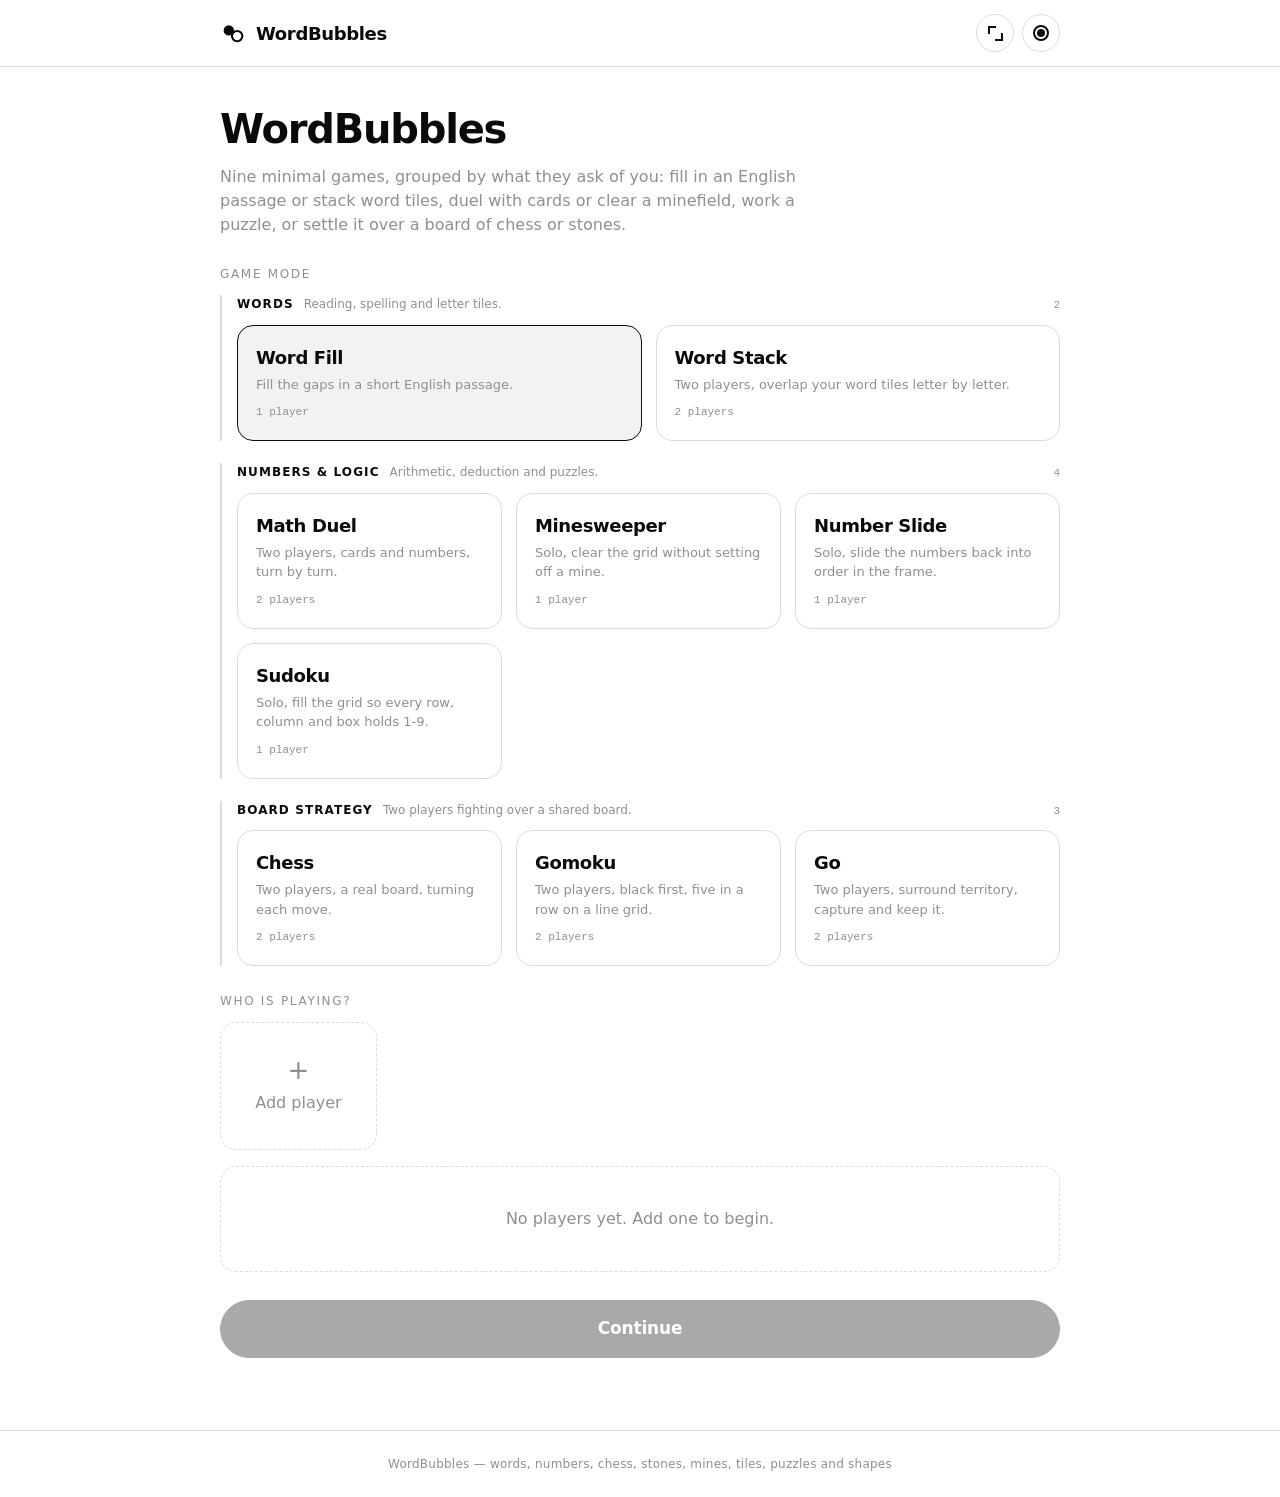
==== index.html @ c24fc1b8 "WordBubbles: nine minimal browser games, no build step and no dependencies" ====
<!DOCTYPE html>
<html lang="en" data-theme="light">
<head>
  <meta charset="UTF-8" />
  <meta name="viewport" content="width=device-width, initial-scale=1.0, viewport-fit=cover" />
  <title>WordBubbles</title>
  <meta name="description" content="WordBubbles — nine minimal games: fill in the blanks, duel with numbers, chess, gomoku, go, minesweeper, word stacking, number slide and sudoku." />
  <link rel="stylesheet" href="css/style.css?v=26" />
</head>
<body>
  <header class="topbar">
    <div class="topbar-inner">
      <a class="logo" href="#" id="logoHome">
        <span class="logo-mark" aria-hidden="true">
          <svg viewBox="0 0 100 100" fill="none" stroke="currentColor" stroke-width="8">
            <circle cx="34" cy="40" r="20" />
            <circle cx="66" cy="62" r="20" />
          </svg>
        </span>
        <span class="logo-text">WordBubbles</span>
      </a>
      <div class="topbar-actions">
        <button class="icon-btn" id="fullscreenToggle" title="Fullscreen (F)" aria-label="Fullscreen">
          <span class="fs-icon"></span>
        </button>
        <button class="icon-btn" id="themeToggle" title="Toggle theme" aria-label="Toggle theme">
          <span class="theme-icon"></span>
        </button>
      </div>
    </div>
  </header>

  <main id="app" class="app"></main>

  <footer class="footer">
      <span>WordBubbles — words, numbers, chess, stones, mines, tiles, puzzles and shapes</span>
  </footer>

  <div id="modalRoot" class="modal-root" hidden></div>

  <script src="js/avatars.js?v=26"></script>
  <script src="js/passages.js?v=26"></script>
  <script src="js/wordbank.js?v=26"></script>
  <script src="js/pos.js?v=26"></script>
  <script src="js/math.js?v=26"></script>
  <script src="js/chess.js?v=26"></script>
  <script src="js/gomoku.js?v=26"></script>
  <script src="js/go.js?v=26"></script>
  <script src="js/mine.js?v=26"></script>
  <script src="js/slide.js?v=26"></script>
  <script src="js/sudoku.js?v=26"></script>
  <script src="js/wordstack.js?v=26"></script>
  <script src="js/tacta.js?v=26"></script>
  <script src="js/store.js?v=26"></script>
  <script src="js/game.js?v=26"></script>
  <script src="js/ui.js?v=26"></script>
  <script src="js/app.js?v=26"></script>
</body>
</html>
---- css/style.css ----
/* ============================================================
   WordBubbles — minimal black & white theme + motion
   ============================================================ */

:root {
  --bg: #ffffff;
  --fg: #0a0a0a;
  --muted: #8f8f8f;
  --soft: #f2f2f2;
  --soft-2: #e8e8e8;
  --line: #0a0a0a;
  --line-soft: #dcdcdc;
  --bad: #a0a0a0;
  --radius: 16px;
  --radius-sm: 10px;
  --mono: ui-monospace, "SF Mono", "Cascadia Mono", Menlo, Consolas, monospace;
  --sans: "Inter", system-ui, -apple-system, "Segoe UI", Roboto, "Helvetica Neue", Arial, sans-serif;
  --shadow: 0 1px 0 rgba(0,0,0,.04), 0 10px 30px -18px rgba(0,0,0,.35);
  --ease: cubic-bezier(.2, .8, .2, 1);
  --spring: cubic-bezier(.34, 1.56, .64, 1);
  --topbar-h: 67px;
  --neg: #8a2233;
  /* the board keeps a fixed mid-grey palette in both themes: it is the only
     mid-tone that lets PURE white and PURE black pieces both stand out */
  --sq-l: #d6d6d6;
  --sq-d: #a6a6a6;
  --sq-tint: #141414;
  --piece-w: #ffffff;
  --piece-b: #000000;
  --danger: #d81e2c;
  /* the goban also stays light in both themes so the white stones read */
  --goban-bg: #e4e4e4;
  --goban-line: #7a7a7a;
}

[data-theme="dark"] {
  --bg: #0b0b0b;
  --fg: #f4f4f4;
  --muted: #8a8a8a;
  --soft: #171717;
  --soft-2: #222222;
  --line: #f4f4f4;
  --line-soft: #2a2a2a;
  --bad: #6d6d6d;
  --neg: #c9646f;
  --sq-l: #c8c8c8;
  --sq-d: #9a9a9a;
  --danger: #ff3b30;
  --goban-bg: #d8d8d8;
  --goban-line: #6e6e6e;
  --shadow: 0 1px 0 rgba(255,255,255,.03), 0 10px 30px -18px rgba(0,0,0,.9);
}

* { box-sizing: border-box; }
html, body { height: 100%; }

body {
  margin: 0;
  background: var(--bg);
  color: var(--fg);
  font-family: var(--sans);
  font-size: 16px;
  line-height: 1.5;
  -webkit-font-smoothing: antialiased;
  text-rendering: optimizeLegibility;
  display: flex;
  flex-direction: column;
  min-height: 100%;
  transition: background .25s var(--ease), color .25s var(--ease);
}

button, input, select, textarea { font: inherit; color: inherit; }
a { color: inherit; }

/* ---------------- motion primitives ---------------- */
@keyframes rise { from { opacity: 0; transform: translateY(10px); } to { opacity: 1; transform: none; } }
@keyframes fade { from { opacity: 0; } to { opacity: 1; } }
@keyframes popIn { from { opacity: 0; transform: translateX(-50%) translateY(6px) scale(.95); } to { opacity: 1; transform: translateX(-50%) translateY(0) scale(1); } }
@keyframes optIn { from { opacity: 0; transform: translateY(5px) scale(.92); } to { opacity: 1; transform: none; } }
@keyframes stampIn { 0% { opacity: 0; transform: scale(.78); } 60% { opacity: 1; transform: scale(1.06); } 100% { opacity: 1; transform: scale(1); } }
@keyframes slideIn { from { opacity: 0; transform: translateX(-8px); } to { opacity: 1; transform: none; } }
@keyframes bump { 0% { transform: scale(1); } 35% { transform: scale(1.14); } 70% { transform: scale(.97); } 100% { transform: scale(1); } }
@keyframes nudge { 0% { transform: none; } 40% { transform: scale(1.04); } 100% { transform: none; } }
@keyframes spin { to { transform: rotate(360deg); } }
@keyframes blanks { 0%, 100% { outline-color: var(--line); } 50% { outline-color: transparent; } }
@keyframes confettiFall { to { transform: translateY(106vh) rotate(560deg); } }

/* ---------------- top bar ---------------- */
.topbar {
  position: sticky; top: 0; z-index: 20;
  background: color-mix(in srgb, var(--bg) 88%, transparent);
  backdrop-filter: blur(10px);
  border-bottom: 1px solid var(--line-soft);
}
.topbar-inner {
  max-width: 880px; margin: 0 auto; padding: 14px 20px;
  display: flex; align-items: center; justify-content: space-between;
}
.logo {
  display: inline-flex; align-items: center; gap: 10px;
  text-decoration: none; letter-spacing: -0.02em; font-weight: 700; font-size: 18px;
}
.logo-mark { width: 26px; height: 26px; display: inline-flex; transition: transform .3s var(--spring); }
.logo:hover .logo-mark { transform: rotate(-12deg) scale(1.08); }
.logo-mark svg { width: 100%; height: 100%; }
.logo-mark circle:first-child { fill: currentColor; stroke: none; }
.logo-mark circle:last-child { fill: none; stroke: currentColor; }

.icon-btn {
  width: 38px; height: 38px;
  display: inline-flex; align-items: center; justify-content: center;
  border: 1px solid var(--line-soft); border-radius: 50%;
  background: transparent; cursor: pointer;
  transition: border-color .18s var(--ease), transform .18s var(--ease);
}
.icon-btn:hover { border-color: var(--line); transform: translateY(-1px); }
.icon-btn:active { transform: scale(.92); }
.icon-btn.spin { animation: spin .55s var(--ease); }
.icon-btn.active { border-color: var(--line); background: var(--soft); }
.fs-icon { width: 15px; height: 15px; position: relative; }
.fs-icon::before, .fs-icon::after {
  content: ""; position: absolute; width: 6px; height: 6px;
  border: 2px solid currentColor;
}
.fs-icon::before { top: 0; left: 0; border-right: none; border-bottom: none; }
.fs-icon::after { bottom: 0; right: 0; border-left: none; border-top: none; }
.icon-btn.active .fs-icon::before { border-right: 2px solid currentColor; border-bottom: 2px solid currentColor; }
.icon-btn.active .fs-icon::after { border-left: 2px solid currentColor; border-top: 2px solid currentColor; }

.topbar-actions { display: flex; align-items: center; gap: 8px; }

.theme-icon { width: 16px; height: 16px; border-radius: 50%; border: 2px solid currentColor; position: relative; }
.theme-icon::after {
  content: ""; position: absolute; top: 50%; left: 50%;
  width: 8px; height: 8px; border-radius: 50%; background: currentColor;
  transform: translate(-50%, -50%); transition: transform .25s var(--spring);
}
[data-theme="dark"] .theme-icon { background: currentColor; }
[data-theme="dark"] .theme-icon::after { background: var(--bg); transform: translate(-50%, -50%) scale(1.2); }

/* ---------------- layout ---------------- */
.app { flex: 1; width: 100%; max-width: 880px; margin: 0 auto; padding: 32px 20px 72px; }
.footer {
  text-align: center; padding: 24px; color: var(--muted);
  font-size: 12px; letter-spacing: .02em; border-top: 1px solid var(--line-soft);
}

.screen { animation: rise .35s var(--ease) both; }
.page-title { font-size: clamp(28px, 6vw, 40px); font-weight: 800; letter-spacing: -0.03em; margin: 0 0 6px; }
.page-sub { color: var(--muted); margin: 0 0 28px; max-width: 62ch; }
.section-label {
  font-size: 12px; text-transform: uppercase; letter-spacing: .14em;
  color: var(--muted); margin: 26px 0 12px;
}

/* ---------------- buttons ---------------- */
.btn {
  display: inline-flex; align-items: center; justify-content: center; gap: 8px;
  padding: 12px 20px; border-radius: 999px;
  border: 1.5px solid var(--line); background: transparent; color: var(--fg);
  cursor: pointer; font-weight: 600; letter-spacing: -0.01em;
  transition: transform .16s var(--ease), background .16s var(--ease), color .16s var(--ease), opacity .16s var(--ease);
}
.btn:hover:not(:disabled) { transform: translateY(-2px); }
.btn:active:not(:disabled) { transform: translateY(0) scale(.97); }
.btn:disabled { opacity: .35; cursor: not-allowed; }
.btn.primary { background: var(--fg); color: var(--bg); }
.btn.primary:hover:not(:disabled) { opacity: .9; }
.btn.ghost { border-color: var(--line-soft); }
.btn.ghost:hover { border-color: var(--line); }
.btn.big { padding: 15px 28px; font-size: 17px; width: 100%; }
.btn.ready { animation: nudge .5s var(--ease); }

.actions { display: flex; gap: 12px; flex-wrap: wrap; margin-top: 28px; }
.actions .btn { flex: 1 1 auto; }

/* ---------------- player grid ---------------- */
.players { display: grid; grid-template-columns: repeat(auto-fill, minmax(150px, 1fr)); gap: 14px; }
.player-card, .player-add {
  animation: rise .4s var(--ease) both;
  animation-delay: calc(var(--i, 0) * 55ms);
}
.player-card {
  position: relative; display: flex; flex-direction: column; align-items: center;
  gap: 10px; padding: 22px 14px 16px;
  border: 1.5px solid var(--line-soft); border-radius: var(--radius);
  background: var(--bg); cursor: pointer; text-align: center;
  transition: border-color .18s var(--ease), transform .18s var(--ease), background .18s var(--ease);
}
.player-card:hover { border-color: var(--line); transform: translateY(-3px); }
.player-card.selected { border-color: var(--line); background: var(--soft); }
.player-card.selected::after {
  content: ""; position: absolute; top: 12px; right: 12px;
  width: 16px; height: 16px; border-radius: 50%;
  background: var(--fg);
  box-shadow: inset 0 0 0 4px var(--bg), 0 0 0 1.5px var(--line);
  animation: stampIn .35s var(--spring) both;
}
[data-theme="dark"] .player-card.selected::after { box-shadow: inset 0 0 0 4px var(--soft), 0 0 0 1.5px var(--line); }
.player-avatar { width: 60px; height: 60px; color: var(--fg); display: flex; align-items: center; justify-content: center; transition: transform .25s var(--spring); }
.player-card:hover .player-avatar { transform: scale(1.08); }
.player-avatar svg { width: 100%; height: 100%; }
.player-name { font-weight: 700; letter-spacing: -0.01em; word-break: break-word; }
.player-meta { font-size: 12px; color: var(--muted); }
.player-score {
  font-family: var(--mono); font-size: 17px; font-weight: 800;
  font-variant-numeric: tabular-nums; letter-spacing: -0.02em;
}
.player-score.neg { color: var(--neg); }
.player-history {
  margin-top: 8px; padding: 5px 14px;
  border: 1.5px solid var(--line-soft); border-radius: 999px;
  background: transparent; color: var(--muted); font-size: 11px; cursor: pointer;
  transition: border-color .16s var(--ease), color .16s var(--ease), transform .16s var(--ease);
}
.player-history:hover { border-color: var(--line); color: var(--fg); transform: translateY(-1px); }
.player-del {
  position: absolute; top: 8px; left: 8px;
  width: 24px; height: 24px; border-radius: 50%;
  border: none; background: transparent; color: var(--muted);
  cursor: pointer; line-height: 1; font-size: 15px;
  opacity: 0; transition: opacity .16s var(--ease), color .16s var(--ease), transform .16s var(--ease);
}
.player-card:hover .player-del { opacity: 1; }
.player-del:hover { color: var(--fg); transform: rotate(90deg); }

.player-add {
  display: flex; flex-direction: column; align-items: center; justify-content: center;
  gap: 8px; min-height: 128px;
  border: 1.5px dashed var(--line-soft); border-radius: var(--radius);
  background: transparent; color: var(--muted); cursor: pointer;
  transition: border-color .18s var(--ease), color .18s var(--ease), transform .18s var(--ease);
}
.player-add:hover { border-color: var(--line); color: var(--fg); transform: translateY(-3px); }
.player-add .plus { font-size: 26px; line-height: 1; transition: transform .25s var(--spring); }
.player-add:hover .plus { transform: rotate(90deg); }

/* ---------------- difficulty ---------------- */
.diffs { display: grid; grid-template-columns: repeat(auto-fit, minmax(190px, 1fr)); gap: 14px; }
.diff-card {
  border: 1.5px solid var(--line-soft); border-radius: var(--radius);
  padding: 22px 18px; background: var(--bg); cursor: pointer; text-align: left;
  transition: border-color .18s var(--ease), transform .18s var(--ease), background .18s var(--ease);
  animation: rise .4s var(--ease) both;
  animation-delay: calc(var(--i, 0) * 70ms);
}
.diff-card:hover { border-color: var(--line); transform: translateY(-3px); }
.diff-card.selected { border-color: var(--line); background: var(--soft); }
.diff-card.selected .diff-dots i.on { animation: stampIn .3s var(--spring) both; }
.diff-name { font-size: 20px; font-weight: 800; letter-spacing: -0.02em; }
.diff-desc { color: var(--muted); font-size: 13px; margin-top: 6px; }
.diff-stat { margin-top: 14px; font-family: var(--mono); font-size: 12px; }
.diff-dots { display: flex; gap: 5px; margin-top: 12px; }
.diff-dots i { width: 8px; height: 8px; border-radius: 50%; border: 1.5px solid var(--line); transition: background .2s var(--ease); }
.diff-dots i.on { background: var(--line); }

/* ---------------- game modes ---------------- */
/* the games are grouped so the list stays readable as it grows */
.mode-groups { display: flex; flex-direction: column; gap: 22px; }
.mode-group {
  display: flex; flex-direction: column; gap: 11px;
  padding-left: 15px; border-left: 2px solid var(--line-soft);
}
.mode-group-head { display: flex; align-items: baseline; gap: 10px; flex-wrap: wrap; }
.mode-group-name {
  font-size: 12px; font-weight: 800; letter-spacing: .09em; text-transform: uppercase;
}
.mode-group-note { color: var(--muted); font-size: 12px; }
.mode-group-count {
  margin-left: auto; font-family: var(--mono); font-size: 11px; color: var(--muted);
}
.modes { display: grid; grid-template-columns: repeat(auto-fit, minmax(210px, 1fr)); gap: 14px; }
.mode-card {
  text-align: left; padding: 18px;
  border: 1.5px solid var(--line-soft); border-radius: var(--radius);
  background: var(--bg); cursor: pointer;
  animation: rise .4s var(--ease) both;
  transition: border-color .18s var(--ease), transform .18s var(--ease), background .18s var(--ease);
}
.mode-card:hover { border-color: var(--line); transform: translateY(-3px); }
.mode-card.selected { border-color: var(--line); background: var(--soft); }
.mode-title { font-weight: 800; font-size: 18px; letter-spacing: -0.02em; }
.mode-desc { color: var(--muted); font-size: 13px; margin-top: 4px; }
.mode-tag { display: inline-block; margin-top: 10px; font-family: var(--mono); font-size: 11px; color: var(--muted); }
.select-hint { color: var(--muted); font-size: 13px; margin: -6px 0 12px; }

/* ---------------- game ---------------- */
/* the head stays pinned under the top bar so Super Mind + timer are always reachable */
.game-head {
  position: sticky; top: var(--topbar-h); z-index: 15;
  display: flex; align-items: center; gap: 8px; flex-wrap: wrap;
  padding: 10px 0; margin: -10px 0 8px;
  background: var(--bg);
}
.chip {
  display: inline-flex; align-items: center; gap: 6px;
  font-size: 12px; padding: 6px 12px; border-radius: 999px;
  border: 1.5px solid var(--line-soft); color: var(--muted);
  animation: rise .34s var(--ease) both;
  animation-delay: calc(var(--i, 0) * 45ms);
}
.chip strong { color: var(--fg); font-weight: 700; font-family: var(--mono); }
.chip .par { font-family: var(--mono); font-size: 11px; opacity: .8; }

.pause-btn { width: 32px; height: 32px; font-size: 10px; letter-spacing: 1px; }
.pause-btn:hover { transform: translateY(-1px) scale(1.05); }

/* Super Mind button */
.mind-btn {
  background: transparent; cursor: pointer;
  transition: background .2s var(--ease), color .2s var(--ease),
              border-color .2s var(--ease), transform .18s var(--ease);
}
.mind-btn:hover:not(:disabled) { border-color: var(--line); transform: translateY(-2px); }
.mind-btn:active:not(:disabled) { transform: scale(.96); }
.mind-btn .dot {
  width: 8px; height: 8px; border-radius: 50%;
  border: 1.5px solid var(--muted);
  transition: background .2s var(--ease), border-color .2s var(--ease), transform .2s var(--spring);
}
.mind-btn.armed { background: var(--fg); color: var(--bg); border-color: var(--fg); }
.mind-btn.armed strong { color: var(--bg); }
.mind-btn.armed .dot { background: var(--bg); border-color: var(--bg); transform: scale(1.25); }
.mind-btn:disabled { opacity: .4; cursor: not-allowed; }

.armed-note {
  margin: 0 0 14px; padding: 9px 14px;
  border: 1.5px dashed var(--line); border-radius: 12px;
  background: var(--soft); font-size: 13px;
  animation: rise .25s var(--ease) both;
}
.armed-note[hidden] { display: none; }

.passage-wrap { position: relative; }
.passage-title { font-size: clamp(20px, 4vw, 26px); font-weight: 800; letter-spacing: -0.02em; margin: 12px 0 20px; }
.passage { font-size: 18px; line-height: 2.7; letter-spacing: .002em; }

/* blank: count inside the box, part of speech floating above */
.blank {
  position: relative;
  display: inline-flex;
  align-items: baseline;
  gap: 2px;
  vertical-align: baseline;
  margin: 0 3px;
  padding: 0 8px 1px;
  background: var(--soft);
  border-bottom: 2px solid var(--line);
  border-radius: 8px 8px 2px 2px;
  transition: background .16s var(--ease), box-shadow .16s var(--ease), transform .16s var(--ease);
}
.blank:focus-within { background: var(--bg); box-shadow: 0 0 0 1.5px var(--line); transform: translateY(-2px); }
/* while a Super Mind chooser is open, lift the whole gap above the sticky bars */
.blank.has-mind { z-index: 80; }
.blank .num {
  font-family: var(--mono); font-size: .68em; line-height: 1.5;
  color: var(--muted); user-select: none; pointer-events: none;
}
.blank .pos {
  position: absolute;
  left: 50%; bottom: calc(100% + 3px);
  transform: translateX(-50%);
  font-family: var(--mono); font-size: 10px; line-height: 1;
  color: var(--muted); letter-spacing: .02em; white-space: nowrap;
  pointer-events: none; user-select: none;
  transition: opacity .18s var(--ease), transform .18s var(--ease);
}
.blank.filled .pos { opacity: 0; transform: translateX(-50%) translateY(5px); }
.blank input {
  font-family: var(--mono); font-size: inherit; line-height: 1.5;
  text-align: left; background: transparent; border: none; outline: none;
  padding: 2px 0; color: var(--fg);
}

/* armed highlight: every gap invites a click */
body.mind-armed .blank { outline: 1.5px dashed var(--line); outline-offset: 3px; cursor: pointer; animation: blanks 1.5s ease-in-out infinite; }
body.mind-armed .blank.filled { outline-style: dotted; }

/* Super Mind chooser */
.mind-pop {
  position: absolute;
  bottom: calc(100% + 20px);
  left: 50%;
  transform: translateX(-50%);
  z-index: 40;
  display: flex; flex-wrap: wrap; gap: 6px; justify-content: center;
  padding: 10px;
  width: max-content;
  max-width: min(360px, 80vw);
  background: var(--bg);
  border: 1.5px solid var(--line);
  border-radius: 14px;
  box-shadow: var(--shadow);
  animation: popIn .22s var(--spring) both;
}
.mind-pop::after {
  content: ""; position: absolute; top: 100%; left: 50%; transform: translateX(-50%);
  border: 8px solid transparent; border-top-color: var(--line); margin-top: -1px;
}
/* flipped below the gap when there is no room above */
.mind-pop.below { bottom: auto; top: calc(100% + 20px); }
.mind-pop.below::after {
  top: auto; bottom: 100%; margin-top: 0; margin-bottom: -1px;
  border-top-color: transparent; border-bottom-color: var(--line);
}
.mind-pop .opt {
  font-family: var(--mono); font-size: 13px; padding: 6px 11px;
  border: 1.5px solid var(--line-soft); border-radius: 999px;
  background: transparent; cursor: pointer;
  animation: optIn .24s var(--ease) both;
  transition: border-color .16s var(--ease), background .16s var(--ease), transform .16s var(--ease);
}
.mind-pop .opt:hover { border-color: var(--line); background: var(--soft); transform: translateY(-2px); }
.mind-pop .opt:active { transform: scale(.95); }

/* pause cover — fully hides every word while paused */
.pause-cover {
  position: absolute; inset: -8px; z-index: 50;
  display: flex; flex-direction: column; align-items: center; justify-content: center;
  gap: 8px; text-align: center;
  background: var(--bg); border-radius: var(--radius);
  animation: fade .2s var(--ease) both;
}
.pause-cover[hidden] { display: none; }
.pause-title { font-size: 30px; font-weight: 800; letter-spacing: -0.03em; animation: rise .3s var(--ease) both; }
.pause-sub { color: var(--muted); font-size: 13px; margin-bottom: 10px; animation: rise .35s var(--ease) both; }

.progress-bar { height: 6px; border-radius: 999px; background: var(--soft-2); overflow: hidden; margin: 26px 0 8px; }
.progress-bar > i { display: block; height: 100%; width: 0; background: var(--fg); border-radius: 999px; transition: width .3s var(--ease); }
.progress-text { font-family: var(--mono); font-size: 12px; color: var(--muted); }

.game-foot {
  position: sticky; bottom: 0; margin-top: 26px; padding: 16px 0;
  background: linear-gradient(to top, var(--bg) 60%, transparent);
  display: flex; gap: 12px; align-items: center;
}
.game-foot .btn { flex: 1; }

/* ---------------- math duel ---------------- */
.math-screen { display: flex; flex-direction: column; gap: 20px; }
.math-head { display: grid; grid-template-columns: 1fr auto 1fr; align-items: center; gap: 12px; }
.mpanel {
  display: flex; flex-direction: column; align-items: center; gap: 4px;
  padding: 12px 10px; border: 1.5px solid var(--line-soft); border-radius: var(--radius);
  transition: border-color .2s var(--ease), background .2s var(--ease), transform .2s var(--ease);
}
.mpanel.on { border-color: var(--line); background: var(--soft); transform: translateY(-2px); }
.mavatar { width: 40px; height: 40px; color: var(--fg); }
.mavatar svg { width: 100%; height: 100%; }
.mname { font-weight: 700; font-size: 14px; text-align: center; word-break: break-word; }
.mscore { font-family: var(--mono); font-size: 20px; font-weight: 700; font-variant-numeric: tabular-nums; }
.msettle { text-align: center; }
.msettle-k { font-size: 10px; text-transform: uppercase; letter-spacing: .1em; color: var(--muted); }
.msettle-v {
  font-size: 40px; font-weight: 800; font-family: var(--mono); line-height: 1.1;
  font-variant-numeric: tabular-nums; display: inline-block;
}
.msettle-v.tick { animation: bump .4s var(--spring); }
.mtime { margin-top: 8px; font-family: var(--mono); font-size: 11px; color: var(--muted); }
.mtime b { color: var(--fg); font-weight: 700; }

.math-mid { position: relative; display: flex; flex-direction: column; align-items: center; gap: 6px; padding: 14px 0; }
.mbignum {
  font-size: clamp(58px, 17vw, 104px); font-weight: 800; letter-spacing: -0.05em;
  line-height: 1; font-variant-numeric: tabular-nums;
}
.mbignum.pop { animation: bump .45s var(--spring); }
.mbignum.long { font-size: clamp(38px, 11vw, 66px); }
.mbignum.xlong { font-size: clamp(26px, 8vw, 46px); }
.mbignum.negative { color: var(--neg); }

/* the number leans slightly toward whoever would collect it right now */
.mnum-lean { transition: transform .38s var(--spring); }
.mnum-lean.lean-p1 { transform: translateX(-52px) rotate(-3.2deg); }
.mnum-lean.lean-p2 { transform: translateX(52px) rotate(3.2deg); }

/* rounding a fraction onto a whole number */
.mbignum.rounding { animation: roundFlash .56s var(--ease); }
@keyframes roundFlash {
  0% { opacity: .3; transform: scale(.88); letter-spacing: 0; }
  60% { opacity: 1; letter-spacing: 0.02em; }
  100% { opacity: 1; transform: scale(1); }
}
.mparity { font-family: var(--mono); font-size: 11px; color: var(--muted); letter-spacing: .04em; }
.mturn { color: var(--muted); font-size: 13px; }
/* the settlement badge holds, then flies to the player who won it */
.settle-fly {
  position: fixed; z-index: 95; pointer-events: none;
  transform: translate(-50%, 0);
  font-family: var(--mono); font-size: 17px; font-weight: 800;
  padding: 5px 15px; border-radius: 999px;
  border: 1.5px solid var(--line); background: var(--bg); color: var(--fg);
  box-shadow: var(--shadow); white-space: nowrap;
  animation: badgeIn .45s var(--spring);
}
.settle-fly.neg { color: var(--neg); border-color: var(--neg); }
@keyframes badgeIn {
  from { opacity: 0; transform: translate(-50%, 12px) scale(.86); }
  to { opacity: 1; transform: translate(-50%, 0) scale(1); }
}

/* new random number rolling in */
.mbignum.roll-out { animation: rollOut .19s var(--ease) forwards; }
.mbignum.roll-in { animation: rollIn .42s var(--spring) both; }
@keyframes rollOut { to { opacity: 0; transform: translateY(-24px) scale(.84); } }
@keyframes rollIn {
  from { opacity: 0; transform: translateY(24px) scale(.84); }
  to { opacity: 1; transform: none; }
}

/* the payer / score flashing when the points land */
.mpanel.got { animation: gotPop .75s var(--spring); }
.mscore.got { animation: gotPop .75s var(--spring); }
@keyframes gotPop {
  0% { transform: scale(1); }
  32% { transform: scale(1.22); }
  100% { transform: scale(1); }
}

.math-hands { display: grid; grid-template-columns: 1fr 1fr; gap: 14px; }
.handrow {
  border: 1.5px solid var(--line-soft); border-radius: var(--radius); padding: 12px;
  transition: border-color .2s var(--ease), background .2s var(--ease);
}
.handrow.active { border-color: var(--line); background: var(--soft); }
.handrow.waiting { opacity: .55; }
.handlabel { font-size: 11px; text-transform: uppercase; letter-spacing: .1em; color: var(--muted); margin-bottom: 10px; }
.handcards { display: flex; flex-wrap: wrap; gap: 7px; min-height: 70px; }
.mcard {
  display: flex; flex-direction: column; align-items: center; justify-content: center; gap: 2px;
  width: 52px; height: 70px;
  border: 1.5px solid var(--line); border-radius: 10px; background: var(--bg);
  cursor: pointer; box-shadow: 0 3px 0 var(--line-soft);
  animation: cardIn .5s var(--spring) both;
  animation-delay: calc(var(--i, 0) * 90ms);
  transition: transform .16s var(--ease), box-shadow .16s var(--ease), opacity .2s var(--ease);
}
@keyframes cardIn {
  0% { opacity: 0; transform: translateY(-20px) rotate(-9deg) scale(.8); }
  100% { opacity: 1; transform: none; }
}
.mcard .mop { font-size: 19px; font-weight: 800; line-height: 1; }
.mcard .mn { font-family: var(--mono); font-size: 14px; color: var(--muted); }
.handrow.active .mcard:hover:not(:disabled) { transform: translateY(-4px); box-shadow: 0 7px 0 var(--line-soft); }
.mcard:disabled { opacity: .45; cursor: default; }
.mcard.playing { animation: cardPlay .22s var(--ease) forwards; }
@keyframes cardPlay { to { opacity: 0; transform: translateY(-48px) scale(.7) rotate(7deg); } }

.duel-scores { display: grid; grid-template-columns: 1fr auto 1fr; align-items: center; gap: 10px; }
.duel-side {
  display: flex; flex-direction: column; align-items: center; gap: 6px;
  padding: 16px 8px; border: 1.5px solid var(--line-soft); border-radius: var(--radius);
  animation: rise .4s var(--ease) both;
  transition: border-color .2s var(--ease), background .2s var(--ease);
}
.duel-side.win { border-color: var(--line); background: var(--soft); animation: stampIn .5s var(--spring) both; }
.duel-side .player-avatar { width: 46px; height: 46px; }
.duel-name { font-weight: 700; font-size: 14px; }
.duel-score { font-family: var(--mono); font-size: 30px; font-weight: 800; font-variant-numeric: tabular-nums; }
.duel-vs { color: var(--muted); font-size: 12px; text-transform: uppercase; letter-spacing: .12em; }
.duel-k { font-size: 10px; text-transform: uppercase; letter-spacing: .08em; color: var(--muted); }
.duel-mapped { font-family: var(--mono); font-size: 18px; font-weight: 700; font-variant-numeric: tabular-nums; }
.duel-mapped.neg { color: var(--neg); }

/* ---------------- chess ---------------- */
.chess-screen { display: flex; flex-direction: column; gap: 18px; }
.csideswatch {
  display: inline-block; width: 15px; height: 15px; border-radius: 4px;
  border: 1.5px solid var(--muted); vertical-align: -2px;
}
.csideswatch.w { background: var(--piece-w); }
.csideswatch.b { background: var(--piece-b); }
.csideswatch.round { border-radius: 50%; }
/* the outline is sized in em, not px: a fixed px stroke swallows the white fill
   once the board (and so the glyph) shrinks on a short viewport */
.board .piece.w { --crack: #000000; color: var(--piece-w); -webkit-text-stroke: 0.04em var(--piece-b); }
.board .piece.b { --crack: #ffffff; color: var(--piece-b); -webkit-text-stroke: 0.04em transparent; }
/* off the board: follow the theme, hollow = white, solid = black */
.cap.w, .chess-turn.w, .promo-opt.w { color: var(--bg); -webkit-text-stroke: 0.05em var(--fg); }
.cap.b, .chess-turn.b, .promo-opt.b { color: var(--fg); -webkit-text-stroke: 0.05em transparent; }

.chess-wrap { display: flex; justify-content: center; }

/* Board + both capture strips share ONE rotation, so a strip stays glued to its
   owner's own edge of the board no matter whose turn it is. The size is capped
   by the viewport height too, otherwise a short window leaves the top ranks
   stuck behind the sticky bar. */
.board-rot {
  display: flex; flex-direction: column; gap: 7px;
  width: min(88vw, 512px, max(248px, calc(100vh - 292px)));
  transform: rotate(var(--rot, 0deg));
  transform-origin: 50% 50%;
  transition: transform .6s var(--ease);
}
/* every glyph counter-rotates so it stays upright and readable */
.board-rot .piece, .cap-strip > * { transform: rotate(calc(-1 * var(--rot, 0deg))); }
.cap-strip { display: flex; flex-wrap: wrap; align-items: center; gap: 0 1px; min-height: 20px; }
.cap-strip > * { font-size: 18px; line-height: 1; transition: transform .6s var(--ease); }
.cap-strip .edge { font-family: var(--mono); font-size: 11px; margin-left: 5px; color: var(--muted); }

/* `minmax(0, 1fr)` and NOT plain `1fr`: a bare 1fr resolves to minmax(auto, 1fr)
   and the auto minimum of a row holding a piece blows the tracks out of shape
   (64x38 rectangles that re-flow on every move). minmax(0,...) pins the floor
   at zero so all 64 squares come out exactly square. */
.board {
  display: grid;
  grid-template-columns: repeat(8, minmax(0, 1fr));
  grid-template-rows: repeat(8, minmax(0, 1fr));
  container-type: inline-size;
  width: 100%;
  aspect-ratio: 1 / 1;
  border: 2px solid var(--line);
  border-radius: 8px;
  overflow: hidden;
  box-shadow: var(--shadow);
}
.sq { position: relative; display: flex; align-items: center; justify-content: center; }
.sq.light { background: var(--sq-l); }
.sq.dark { background: var(--sq-d); }
.sq.last::before { content: ''; position: absolute; inset: 0; background: var(--sq-tint); opacity: .1; }
.sq.sel { box-shadow: inset 0 0 0 3px var(--sq-tint), inset 0 0 0 6px #fff; z-index: 2; }
.sq.move::after {
  content: ''; position: absolute; width: 30%; height: 30%;
  border-radius: 50%; background: var(--sq-tint); opacity: .34;
}
/* the enemy pieces the SELECTED piece can take right now: red tile + cracks */
.sq.threat { outline: 2px solid var(--danger); outline-offset: -2px; }
.sq.threat .piece { animation: pieceShake .34s ease-in-out infinite; }
/* the king itself is the target — louder than a normal threat */
.sq.check {
  outline: 3px solid var(--danger); outline-offset: -3px;
  background-image: linear-gradient(color-mix(in srgb, var(--danger) 20%, transparent), color-mix(in srgb, var(--danger) 20%, transparent));
}
@keyframes pieceShake {
  0%, 100% { translate: 0 0; rotate: 0deg; }
  20% { translate: -0.07em 0.03em; rotate: -2.6deg; }
  45% { translate: 0.06em -0.04em; rotate: 2.2deg; }
  70% { translate: -0.04em -0.02em; rotate: -1.4deg; }
}
.piece {
  position: relative; z-index: 1; line-height: 1;
  font-size: clamp(17px, 4.9vw, 31px);
  font-size: 6.4cqw;
  transition: transform .6s var(--ease);
  user-select: none;
}
.piece.empty { visibility: hidden; }
.piece.gone { visibility: hidden; }
/* cracks: a web of thin lines in the opposite colour, kept inside the piece box */
.piece.cracked::after {
  content: ''; position: absolute; inset: 0; z-index: 3; pointer-events: none;
  background-image:
    linear-gradient(0deg,   transparent 44.4%, var(--crack) 44.4%, var(--crack) 46.2%, transparent 46.2%),
    linear-gradient(31deg,  transparent 55.4%, var(--crack) 55.4%, var(--crack) 57.1%, transparent 57.1%),
    linear-gradient(66deg,  transparent 41.6%, var(--crack) 41.6%, var(--crack) 43.3%, transparent 43.3%),
    linear-gradient(103deg, transparent 57.2%, var(--crack) 57.2%, var(--crack) 58.9%, transparent 58.9%),
    linear-gradient(139deg, transparent 46.8%, var(--crack) 46.8%, var(--crack) 48.5%, transparent 48.5%),
    linear-gradient(171deg, transparent 60.2%, var(--crack) 60.2%, var(--crack) 61.8%, transparent 61.8%);
}
/* the shards a captured piece breaks into */
.shards { position: absolute; inset: 0; z-index: 4; pointer-events: none; }
.shards .shard {
  position: absolute; inset: 0; display: flex; align-items: center; justify-content: center;
  animation: shardFly .34s cubic-bezier(.26,.72,.38,1) forwards;
}
@keyframes shardFly { to { translate: var(--sx) var(--sy); rotate: var(--sr); scale: .78; opacity: 0; } }
.shard.s0 { --sx: -1.3em; --sy: -1em;   --sr: -34deg; clip-path: polygon(0 0, 58% 0, 44% 46%, 0 38%); }
.shard.s1 { --sx: 1.15em; --sy: -1.3em; --sr: 28deg;  clip-path: polygon(58% 0, 100% 0, 100% 44%, 44% 46%); }
.shard.s2 { --sx: -1em;   --sy: 1.15em; --sr: 36deg;  clip-path: polygon(0 38%, 44% 46%, 38% 100%, 0 100%); }
.shard.s3 { --sx: 1.3em;  --sy: 1em;    --sr: -30deg; clip-path: polygon(44% 46%, 100% 44%, 100% 100%, 38% 100%); }
.chess-status {
  text-align: center; font-size: 14px; color: var(--muted); min-height: 20px;
}
.chess-side-tag {
  display: inline-flex; align-items: center; gap: 6px;
  font-size: 11px; text-transform: uppercase; letter-spacing: .08em; color: var(--muted);
}
.promo-grid { display: grid; grid-template-columns: repeat(4, 1fr); gap: 10px; }
.promo-opt {
  aspect-ratio: 1; display: flex; align-items: center; justify-content: center;
  font-size: 36px; border: 1.5px solid var(--line-soft); border-radius: 12px;
  background: var(--bg); cursor: pointer; padding: 0;
  animation: optIn .3s var(--ease) both;
  transition: border-color .16s var(--ease), transform .16s var(--ease);
}
.promo-opt:hover { border-color: var(--line); transform: translateY(-3px); }

/* the board fades out and the scoreboard sweeps in, instead of a hard cut */
.screen-leaving { animation: screenLeave .26s var(--ease) both; }
@keyframes screenLeave { to { opacity: 0; transform: scale(.97) translateY(-8px); } }
.chess-result, .board-result { animation: screenEnter .52s var(--ease) both; }
@keyframes screenEnter {
  0% { opacity: 0; transform: scale(.9) translateY(20px); }
  55% { opacity: 1; transform: scale(1.015) translateY(-3px); }
  100% { opacity: 1; transform: none; }
}
.chess-result .score-label, .board-result .score-label { animation: stampIn .55s var(--spring) both; animation-delay: .3s; }

/* ---------------- goban (Gomoku & Go) ---------------- */
/* shared by all three board games */
.duel-head { display: grid; grid-template-columns: 1fr auto 1fr; align-items: center; gap: 12px; }
.board-screen { display: flex; flex-direction: column; gap: 16px; }
.board-wrap { display: flex; justify-content: center; }

.goban {
  --stone: 92%;
  position: relative;
  width: min(88vw, 512px, max(248px, calc(100vh - 296px)));
  aspect-ratio: 1 / 1;
  background: var(--goban-bg);
  border: 2px solid var(--line);
  border-radius: 8px;
  box-shadow: var(--shadow);
}
.ggrid { position: absolute; inset: 6.5%; }
.gline { position: absolute; background: var(--goban-line); }
.gline.v { top: 0; bottom: 0; width: 1px; transform: translateX(-50%); }
.gline.h { left: 0; right: 0; height: 1px; transform: translateY(-50%); }
.gstar {
  position: absolute; width: 5px; height: 5px; border-radius: 50%;
  background: var(--goban-line); transform: translate(-50%, -50%);
}

.gstones { position: absolute; inset: 0; }
/* width is driven by --n, so one rule covers every board size */
.stone {
  position: absolute;
  width: calc(var(--stone) / (var(--n) - 1));
  height: calc(var(--stone) / (var(--n) - 1));
  border-radius: 50%;
  transform: translate(-50%, -50%);
  animation: stoneDrop .28s cubic-bezier(.2, .85, .32, 1.35) both;
}
.stone.b { background: #000000; }
.stone.w { background: #ffffff; box-shadow: inset 0 0 0 1px rgba(0, 0, 0, .5); }
.stone.out { animation: stoneOut .34s var(--ease) forwards; }
.stone.out.fly { animation: stoneFly .64s cubic-bezier(.45, .05, .5, 1) forwards; }
/* the stone falls in from above, squashes on impact and settles */
@keyframes stoneDrop {
  0%   { translate: 0 -62%; scale: .5;  opacity: 0; }
  55%  { translate: 0 0;    scale: 1.08; opacity: 1; }
  78%  { scale: .95; }
  100% { translate: 0 0; scale: 1; opacity: 1; }
}
@keyframes stoneOut {
  0%   { scale: 1; opacity: 1; }
  35%  { scale: 1.35; }
  100% { scale: 1.7; opacity: 0; }
}
/* captured stones pop, then drop into the bowl of whoever took them */
@keyframes stoneFly {
  0%   { translate: 0 0; scale: 1; opacity: 1; }
  22%  { scale: 1.35; opacity: 1; }
  100% { translate: var(--fx, 0px) var(--fy, 0px); scale: .22; opacity: 0; }
}
.stone.win { outline: 2px solid var(--danger); outline-offset: 1px; animation: winWave .66s var(--ease) both; }
@keyframes winWave {
  0%   { scale: 1; }
  38%  { scale: 1.45; }
  100% { scale: 1; }
}
.ripple {
  position: absolute;
  width: calc(100% / (var(--n) - 1));
  height: calc(100% / (var(--n) - 1));
  border-radius: 50%;
  border: 2px solid var(--goban-line);
  transform: translate(-50%, -50%);
  pointer-events: none;
  animation: rippleOut .55s cubic-bezier(.2, .7, .3, 1) forwards;
}
@keyframes rippleOut {
  0%   { scale: .55; opacity: .6; }
  100% { scale: 2.2; opacity: 0; }
}
/* territory counted at the end: translucent black/white blocks plus neutral rings */
.terr {
  position: absolute;
  width: calc(94% / (var(--n) - 1));
  height: calc(94% / (var(--n) - 1));
  transform: translate(-50%, -50%);
  border-radius: 3px;
  pointer-events: none;
  animation: terrIn .4s var(--ease) both;
}
.terr.b { background: rgba(0, 0, 0, .55); }
.terr.w { background: rgba(255, 255, 255, .92); box-shadow: inset 0 0 0 1px rgba(0, 0, 0, .4); }
.terr.n { background: transparent; box-shadow: inset 0 0 0 1.5px var(--muted); }
@keyframes terrIn { from { scale: .25; opacity: 0; } to { scale: 1; opacity: 1; } }

.glast {
  position: absolute;
  width: calc(26% / (var(--n) - 1));
  height: calc(26% / (var(--n) - 1));
  border-radius: 50%;
  transform: translate(-50%, -50%);
  pointer-events: none;
}
.glast.b { background: #000000; }
.glast.w { background: #ffffff; }

/* the disc stands in for a stone in the "to play" readout */
.board-turn { display: flex; align-items: center; justify-content: center; }
.disc {
  display: inline-block; width: .72em; height: .72em; border-radius: 50%;
  border: 1.5px solid var(--muted); vertical-align: middle;
}
.disc.b { background: #000000; }
.disc.w { background: #ffffff; }

.score-bar { display: flex; align-items: center; gap: 10px; font-size: 12px; color: var(--muted); }
.sbside { font-variant-numeric: tabular-nums; white-space: nowrap; }
.sbtrack {
  flex: 1; height: 7px; border-radius: 999px; overflow: hidden;
  background: #ffffff; border: 1px solid var(--line-soft);
}
.sbtrack i { display: block; height: 100%; background: #000000; transition: width .3s var(--ease); }

.sbtrack i { display: block; height: 100%; background: #000000; transition: width .3s var(--ease); }

/* ---------------- minesweeper ---------------- */
.mine-screen { display: flex; flex-direction: column; gap: 16px; align-items: center; }
.mine-screen .chess-status { width: 100%; }
.mine-head { display: grid; grid-template-columns: 1fr auto 1fr; align-items: center; gap: 14px; width: 100%; }
.mine-stat { text-align: center; }
.mine-stat b {
  display: block; font-size: 22px; font-weight: 800;
  font-variant-numeric: tabular-nums; letter-spacing: -0.02em;
}
.mine-stat span { font-size: 11px; text-transform: uppercase; letter-spacing: .12em; color: var(--muted); }
.mine-face {
  width: 52px; height: 52px; border-radius: 50%;
  border: 1.5px solid var(--line); background: transparent; cursor: pointer;
  font-size: 24px; line-height: 1; display: flex; align-items: center; justify-content: center;
  transition: transform .16s var(--ease), border-color .16s var(--ease);
}
.mine-face:hover { border-color: var(--fg); transform: translateY(-2px) rotate(-8deg); }
.mine-face:active { transform: scale(.9); }

.mine-wrap { max-width: 100%; overflow-x: auto; padding: 2px; }
/* one rule covers every level: the cell size follows the column count */
.minegrid {
  display: grid;
  grid-template-columns: repeat(var(--cols), var(--cell));
  gap: 2px;
  --cell: clamp(17px, calc((100vw - 64px) / var(--cols)), 34px);
}
.minegrid.shake { animation: boardShake .42s ease-in-out; }

.mc {
  width: var(--cell); height: var(--cell); padding: 0;
  border: none; border-radius: 3px; background: var(--soft);
  box-shadow: inset 0 0 0 1px var(--line-soft);
  cursor: pointer; font-weight: 800; line-height: 1;
  font-size: calc(var(--cell) * .6); color: var(--fg);
  display: flex; align-items: center; justify-content: center;
  transition: background .12s var(--ease);
  user-select: none; -webkit-user-select: none;
}
.mc:hover { background: var(--line-soft); }
.mc.open {
  background: transparent; cursor: default;
  animation: minePop .22s var(--ease) both;
}
.mc.open:hover { background: transparent; }
@keyframes minePop { from { scale: .55; opacity: .2; } to { scale: 1; opacity: 1; } }

/* the classic number colours, muted enough for the monochrome theme */
.mc.n1 { color: #2f5d94; }
.mc.n2 { color: #2f7d4e; }
.mc.n3 { color: #b5443c; }
.mc.n4 { color: #5b4b8a; }
.mc.n5 { color: #8a5a2b; }
.mc.n6 { color: #2f7d7d; }
.mc.n7 { color: var(--fg); }
.mc.n8 { color: var(--muted); }
[data-theme="dark"] .mc.n1 { color: #7aa7d8; }
[data-theme="dark"] .mc.n2 { color: #77bf92; }
[data-theme="dark"] .mc.n3 { color: #e08078; }
[data-theme="dark"] .mc.n4 { color: #a292d0; }
[data-theme="dark"] .mc.n5 { color: #c9965a; }
[data-theme="dark"] .mc.n6 { color: #6fbdbd; }

.mc.flag { color: var(--danger); animation: flagPop .3s cubic-bezier(.2, .9, .3, 1.5) both; }
@keyframes flagPop {
  0%   { scale: .4; rotate: -18deg; }
  60%  { scale: 1.15; }
  100% { scale: 1; rotate: 0deg; }
}
.mc.mine { font-size: calc(var(--cell) * .5); }
/* mines that surface after the blast */
.mc.open.mine.shown { animation: mineShow .35s var(--ease) both; }
@keyframes mineShow { from { scale: .3; opacity: 0; } to { scale: 1; opacity: 1; } }
.mc.boom {
  background: var(--danger); color: #ffffff;
  box-shadow: none;
  animation: mineBoom .55s var(--ease) both;
}
@keyframes mineBoom {
  0%   { scale: 1; }
  18%  { scale: 1.6; }
  40%  { scale: 1.15; }
  100% { scale: 1; }
}

.mine-foot { display: flex; align-items: center; justify-content: space-between; gap: 12px; width: 100%; flex-wrap: wrap; }
.mine-level { font-size: 12px; color: var(--muted); }
.btn.active { border-color: var(--fg); background: var(--soft); }

/* --- feedback when a point cannot be played --- */
.goban.reject { animation: boardShake .34s ease-in-out; }
@keyframes boardShake {
  0%, 100% { translate: 0 0; }
  18% { translate: -6px 0; }
  42% { translate: 5px 0; }
  68% { translate: -2px 0; }
}
.chess-status.nope { animation: nopeFlash 1.1s var(--ease); }
@keyframes nopeFlash { 0%, 100% { color: var(--muted); } 22% { color: var(--danger); } }

/* ---------------- number slide ---------------- */
.slide-screen { display: flex; flex-direction: column; gap: 16px; align-items: center; }
.slide-screen .chess-status { width: 100%; }
.slide-wrap { display: flex; justify-content: center; width: 100%; }
/* the frame never changes size; tiles are absolutely placed inside it and moved
   with a transform, so a slide is one transition instead of a re-layout */
.slide-grid {
  position: relative;
  width: min(92vw, 58vh, 480px);
  aspect-ratio: 1 / 1;
  border: 1.5px solid var(--line-soft); border-radius: 14px;
  background: var(--soft); overflow: hidden;
}
.slide-tile {
  position: absolute; left: 0; top: 0; padding: 3px;
  width: calc(100% / var(--n, 3)); height: calc(100% / var(--n, 3));
  border: none; background: none; cursor: pointer; touch-action: manipulation;
  transform: translate(calc(var(--cx, 0) * 100%), calc(var(--cy, 0) * 100%));
  transition: transform .14s var(--ease);
}
.slide-tile span {
  display: flex; align-items: center; justify-content: center;
  width: 100%; height: 100%; border-radius: 10px;
  border: 1.5px solid var(--line-soft); background: var(--bg); color: var(--fg);
  font-family: var(--mono); font-weight: 800; letter-spacing: -0.03em;
  font-size: clamp(15px, 4.6vw, 34px);
  transition: background .18s var(--ease), color .18s var(--ease),
    border-color .18s var(--ease), scale .12s var(--ease);
}
.slide-tile.can:hover span { border-color: var(--fg); }
.slide-tile:active span { scale: .95; }
.slide-tile.home span { background: var(--soft); border-color: transparent; color: var(--muted); }
.slide-tile.nope { animation: boardShake .3s ease-in-out; }

/* ---------------- sudoku ---------------- */
.su-screen { display: flex; flex-direction: column; gap: 16px; align-items: center; }
.su-screen .chess-status { width: 100%; }
.su-wrap {
  display: flex; align-items: flex-start; justify-content: center;
  gap: 18px; flex-wrap: wrap; width: 100%;
}
.su-grid {
  display: grid; grid-template-columns: repeat(9, 1fr);
  width: min(92vw, 54vh, 460px); aspect-ratio: 1 / 1;
  border: 2px solid var(--fg); border-radius: 8px; overflow: hidden;
  background: var(--bg);
}
.su-c {
  position: relative; display: flex; align-items: center; justify-content: center;
  padding: 0; border: none; background: none; cursor: pointer;
  color: var(--fg); font-family: var(--mono); font-weight: 700; line-height: 1;
  font-size: clamp(14px, 4.2vw, 26px);
  box-shadow: inset -1px -1px 0 var(--line-soft);
  transition: background .12s var(--ease), color .12s var(--ease);
}
/* the box walls: thicker than the square grid inside each 3 x 3 block */
.su-c.br { box-shadow: inset -2px -1px 0 var(--fg); }
.su-c.bb { box-shadow: inset -1px -2px 0 var(--fg); }
.su-c.br.bb { box-shadow: inset -2px -2px 0 var(--fg); }
.su-c.given { font-weight: 800; }
/* numbers the player typed read lighter, the way a pencil entry does on paper */
.su-c.entry { color: var(--muted); font-weight: 700; }
.su-c.peer { background: var(--soft); }
.su-c.same { background: var(--line-soft); }
@supports (background: color-mix(in srgb, red 10%, transparent)) {
  .su-c.same { background: color-mix(in srgb, var(--fg) 16%, transparent); }
}
.su-c.bad { color: var(--danger); }
.su-c.sel { background: var(--fg); color: var(--bg); }
.su-c.sel.bad { background: var(--danger); color: #fff; }
.su-notes-grid {
  position: absolute; inset: 5%; display: grid;
  grid-template-columns: repeat(3, 1fr); grid-template-rows: repeat(3, 1fr);
  color: var(--muted); font-size: clamp(6px, 1.5vw, 9px); font-weight: 600;
}
.su-notes-grid i { display: flex; align-items: center; justify-content: center; font-style: normal; }
.su-side { display: flex; flex-direction: column; gap: 10px; width: min(92vw, 250px); }
.su-pad { display: grid; grid-template-columns: repeat(5, 1fr); gap: 6px; }
.su-key {
  padding: 12px 0; border-radius: 10px; cursor: pointer;
  border: 1.5px solid var(--line-soft); background: var(--bg); color: var(--fg);
  font-family: var(--mono); font-size: 19px; font-weight: 800;
  transition: transform .12s var(--ease), border-color .12s var(--ease), opacity .2s var(--ease);
}
.su-key:hover { border-color: var(--fg); transform: translateY(-1px); }
.su-key:active { transform: scale(.95); }
.su-key.done { opacity: .3; }
.su-key.erase { font-size: 16px; }
.su-notes { width: 100%; }

/* ---------------- word stack ---------------- */

.ws-screen { display: flex; flex-direction: column; gap: 12px; }
.ws-head { display: grid; grid-template-columns: 1fr auto 1fr; align-items: stretch; gap: 10px; }
.ws-panel { padding: 6px 6px; gap: 2px; }
.ws-panel .mavatar { width: 30px; height: 30px; }
.ws-swatch {
  width: 20px; height: 20px; border-radius: 5px; display: flex;
  align-items: center; justify-content: center; font-family: var(--mono);
  font-size: 11px; font-weight: 800;
}
.ws-swatch.o0 { background: #000000; color: #ffffff; }
.ws-swatch.o1 { background: #ffffff; color: #000000; box-shadow: inset 0 0 0 1px rgba(128,128,128,.6); }
.ws-left { font-size: 11px; color: var(--muted); }
.ws-left b { font-family: var(--mono); font-size: 14px; color: var(--fg); }

.ws-turnbox { display: flex; flex-direction: column; justify-content: center; min-width: 108px; }
.ws-turnname { font-weight: 800; font-size: 14px; margin-bottom: 5px; }
.ws-turnname.bump { animation: bump .4s var(--spring); }
.ws-bar { height: 6px; border-radius: 999px; background: var(--soft-2); overflow: hidden; }
.ws-bar i {
  display: block; height: 100%; width: 100%; background: var(--fg);
  transition: background .2s var(--ease);
}
.ws-bar i.low { background: var(--danger); }
.ws-tnum { margin-top: 5px; font-family: var(--mono); font-size: 11px; color: var(--muted); }
.ws-tnum b { color: var(--fg); font-weight: 700; }

.ws-body {
  display: grid;
  grid-template-columns: min(164px, 21vw) 1fr min(164px, 21vw);
  gap: 8px; align-items: stretch;
  height: min(62vh, 620px);
  min-height: 250px;
}
.ws-tray {
  display: flex; flex-direction: column; gap: 6px; min-width: 0;
  border: 1.5px solid var(--line-soft); border-radius: var(--radius);
  padding: 8px 6px; background: var(--soft);
  overflow: auto;
  transition: opacity .25s var(--ease), border-color .25s var(--ease);
}
.ws-pass { width: 100%; flex: 0 0 auto; padding: 6px 4px; font-size: 12px; }
.ws-tray.off .ws-pass { opacity: .5; }
.ws-tray.off { opacity: .45; }
.ws-tray-head {
  font-size: 10px; line-height: 1.35; text-align: center; color: var(--muted);
  text-transform: uppercase; letter-spacing: .06em; word-break: break-word;
}
.ws-tray-list { display: flex; flex-direction: column; gap: 6px; align-items: center; }
.ws-empty { font-size: 11px; color: var(--muted); padding: 6px 0; }

.ws-tile {
  display: flex; flex-direction: row; gap: 1px; padding: 3px;
  border: none; border-radius: 8px; cursor: grab; touch-action: none;
  font-family: var(--mono);
  transition: transform .15s var(--ease), box-shadow .15s var(--ease), opacity .2s var(--ease);
  user-select: none; -webkit-user-select: none;
}
.ws-tile.o0 { background: #000000; color: #ffffff; }
.ws-tile.o1 { background: #ffffff; color: #000000; box-shadow: inset 0 0 0 1px rgba(128,128,128,.6); }
.ws-tile.vert { flex-direction: column; }
.ws-tile .ws-l {
  width: 15px; height: 18px; display: flex; align-items: center;
  justify-content: center; font-size: 11px; font-weight: 800;
}
.ws-tile:disabled { opacity: .4; cursor: default; }
.ws-tile:hover:not(:disabled) { transform: translateY(-1px); }
.ws-tile.holding { opacity: .3; }
.ws-tile.nope { animation: wsShake .42s ease-in-out; }
.ws-tile.flash { animation: wsFlip .34s var(--spring); }
@keyframes wsShake {
  0%, 100% { translate: 0 0; }
  25% { translate: -5px 0; }
  70% { translate: 4px 0; }
}
@keyframes wsFlip {
  0% { scale: 1; rotate: 0deg; }
  50% { scale: .78; rotate: -14deg; }
  100% { scale: 1; rotate: 0deg; }
}

.ws-board-wrap {
  display: flex; justify-content: safe center; align-items: flex-start;
  overflow: auto; padding: 2px; height: 100%;
  touch-action: none; cursor: grab; cursor: -webkit-grab;
  border-radius: var(--radius);
  overscroll-behavior: contain;
}
.ws-board-wrap.grabbing { cursor: grabbing; cursor: -webkit-grabbing; }
.ws-board-wrap.zooming { cursor: zoom-in; }
/* thin, quiet scrollbars for the tray and the board viewport */
.ws-tray::-webkit-scrollbar, .ws-board-wrap::-webkit-scrollbar { width: 8px; height: 8px; }
.ws-tray::-webkit-scrollbar-track, .ws-board-wrap::-webkit-scrollbar-track { background: transparent; }
.ws-tray::-webkit-scrollbar-thumb, .ws-board-wrap::-webkit-scrollbar-thumb {
  background: var(--line-soft); border-radius: 999px;
}
.ws-tray::-webkit-scrollbar-thumb:hover, .ws-board-wrap::-webkit-scrollbar-thumb:hover { background: var(--muted); }
/* the stage is sized to board x zoom and carries the scroll range; the grid
   itself never changes size, so zooming never re-lays-out the 1600 cells.
   --cell is written by JS as a plain pixel value on purpose: container units
   here made every zoom frame re-resolve all 1600 cells (~85 ms each). */
.ws-board-stage { flex: 0 0 auto; position: relative; }
.ws-grid {
  display: grid; gap: var(--wap); flex: 0 0 auto;
  grid-template-columns: repeat(var(--cols), var(--cell));
  grid-template-rows: repeat(var(--rows), var(--cell));
  width: max-content; height: max-content;   /* see .tc-board: never stretch */
  --wap: 2px;
  --cell: 20px;                      /* JS fits this to the board box */
  transform-origin: 0 0;
}
.ws-cell {
  border-radius: var(--wrad, 3px);
  background: var(--soft);
  display: flex; align-items: center; justify-content: center;
  font-family: var(--mono); font-weight: 800; font-size: calc(var(--cell) * .58);
  color: transparent;
}
.ws-cell.filled { box-shadow: inset 0 0 0 1px rgba(128,128,128,.55); animation: wsDrop .28s var(--spring) both; }
.ws-cell.o0 { background: #000000; color: #ffffff; }
.ws-cell.o1 { background: #ffffff; color: #000000; }
/* a letter two tiles both claim: ring it so overlaps stay visible */
.ws-cell.shared { outline: 2px dotted var(--muted); outline-offset: -3px; }
@keyframes wsDrop {
  0% { scale: .45; opacity: .15; }
  60% { scale: 1.12; }
  100% { scale: 1; opacity: 1; }
}
.ws-cell.pre-ok { box-shadow: inset 0 0 0 3px var(--fg); }
.ws-cell.pre-bad { box-shadow: inset 0 0 0 3px var(--danger); }
.ws-cell:not(.filled).pre-bad { background: var(--soft-2); }

.ws-ghost {
  position: fixed; z-index: 70; pointer-events: none;
  display: flex; flex-direction: row; gap: 2px;
  opacity: .95; filter: drop-shadow(0 8px 18px rgba(0,0,0,.28));
}
.ws-ghost.vert { flex-direction: column; }
.ws-ghost .ws-l {
  width: var(--cell); height: var(--cell); border-radius: 2px;
  display: flex; align-items: center; justify-content: center;
  font-family: var(--mono); font-weight: 800; font-size: calc(var(--cell) * .58);
}
/* the ghost wears the same capsule ends as the board will */
.ws-ghost:not(.vert) .ws-l.wsend-a { border-radius: 46% 2px 2px 46%; }
.ws-ghost:not(.vert) .ws-l.wsend-b { border-radius: 2px 46% 46% 2px; }
.ws-ghost.vert .ws-l.wsend-a { border-radius: 46% 46% 2px 2px; }
.ws-ghost.vert .ws-l.wsend-b { border-radius: 2px 2px 46% 46%; }
.ws-ghost.o0 .ws-l { background: #000000; color: #ffffff; box-shadow: inset 0 0 0 1px rgba(128,128,128,.55); }
.ws-ghost.o1 .ws-l { background: #ffffff; color: #000000; box-shadow: inset 0 0 0 1px rgba(128,128,128,.6); }

.ws-foot {
  display: flex; align-items: center; gap: 10px; flex-wrap: wrap;
  position: sticky; bottom: 0; z-index: 6;
  padding: 10px 0 6px;
  background: linear-gradient(to top, var(--bg) 62%, transparent);
}
.ws-zoom { display: flex; align-items: center; gap: 4px; flex: 0 0 auto; }
.ws-zoom .btn { padding: 6px 10px; font-size: 12px; min-width: 34px; }
.ws-end { flex: 0 0 auto; padding: 6px 12px; font-size: 12px; }

/* every in-game screen carries one of these, so leaving never needs the logo */
.home-btn { flex: 0 0 auto; padding: 6px 12px; font-size: 12px; }
.game-actions { display: flex; justify-content: flex-end; gap: 8px; flex-wrap: wrap; }
/* tail rows of the two screens that run taller than a short viewport */
.stick-foot {
  position: sticky; bottom: 0; z-index: 6;
  padding: 10px 0 6px;
  background: linear-gradient(to top, var(--bg) 62%, transparent);
}
.ws-hint { font-size: 11px; color: var(--muted); flex: 1; min-width: 160px; line-height: 1.4; }
.ws-screen .chess-status { width: 100%; }

/* keep the tile chips inside a narrow tray on phones */
@media (max-width: 760px) {
  .ws-tile .ws-l { width: 11px; height: 15px; font-size: 9px; }
  .ws-tile { padding: 2px; gap: 0; }
  .ws-body { grid-template-columns: min(100px, 25vw) 1fr min(100px, 25vw); }
}

/* ---------------- result ---------------- */
.score-hero { text-align: center; padding: 10px 0 26px; }
.score-num {
  font-size: clamp(52px, 14vw, 88px); font-weight: 800;
  letter-spacing: -0.05em; line-height: 1; font-variant-numeric: tabular-nums;
  animation: rise .4s var(--ease) both;
}
.score-num.landed { animation: bump .5s var(--spring); }
.score-label { color: var(--muted); font-size: 13px; text-transform: uppercase; letter-spacing: .16em; margin-top: 10px; animation: rise .5s var(--ease) both; }
.score-breakdown {
  margin-top: 12px; font-family: var(--mono); font-size: 12px; color: var(--muted);
  animation: rise .55s var(--ease) both;
}
.score-label[hidden] { display: none; }

.stats { display: grid; grid-template-columns: repeat(4, 1fr); gap: 10px; margin: 4px 0 26px; }
.stats.three { grid-template-columns: repeat(3, 1fr); }
.stat {
  border: 1.5px solid var(--line-soft); border-radius: var(--radius-sm);
  padding: 14px 10px; text-align: center;
  animation: rise .45s var(--ease) both;
  animation-delay: calc(120ms + var(--i, 0) * 80ms);
}
.stat .v { font-size: 22px; font-weight: 800; font-variant-numeric: tabular-nums; letter-spacing: -0.02em; }
.stat .k { font-size: 11px; color: var(--muted); text-transform: uppercase; letter-spacing: .1em; margin-top: 4px; }

.legend { display: flex; gap: 18px; flex-wrap: wrap; font-size: 12px; color: var(--muted); margin: 0 0 14px; }
.legend span { display: inline-flex; align-items: center; gap: 6px; }
.legend .swatch { width: 14px; height: 14px; border-radius: 4px; }

.missed { margin: 6px 0 0; }
.missed-item {
  display: flex; align-items: baseline; gap: 10px;
  padding: 10px 0; border-bottom: 1px solid var(--line-soft); font-size: 14px;
  animation: slideIn .35s var(--ease) both;
}
.missed-item:last-child { border-bottom: none; }
.missed-item .gave { color: var(--bad); text-decoration: line-through; min-width: 90px; }
.missed-item .arrow { color: var(--muted); }
.missed-item .right { font-weight: 700; }
.missed-empty { color: var(--muted); font-size: 14px; animation: rise .5s var(--ease) both; }

.rword { display: inline-block; padding: 2px 6px; border-radius: 6px; font-weight: 600; animation: stampIn .34s var(--ease) both; }
.rword.ok { background: var(--soft-2); }
.rword.bad { text-decoration: line-through; color: var(--bad); padding-right: 2px; }
.rword.fix { text-decoration: none; color: var(--fg); border-bottom: 2px solid var(--line); border-radius: 0; padding: 0 4px; }

/* confetti (perfect rounds only) */
.confetti { position: fixed; inset: 0; pointer-events: none; z-index: 70; overflow: hidden; }
.confetti i {
  position: absolute; top: -26px; color: var(--fg);
  animation: confettiFall linear forwards;
}

/* ---------------- modal ---------------- */
.modal-root {
  position: fixed; inset: 0; z-index: 60;
  display: flex; align-items: center; justify-content: center; padding: 20px;
  background: color-mix(in srgb, var(--fg) 32%, transparent);
  backdrop-filter: blur(3px);
  animation: fade .2s var(--ease) both;
}
.modal-root[hidden] { display: none; }
.modal {
  width: 100%; max-width: 420px; background: var(--bg);
  border: 1.5px solid var(--line); border-radius: var(--radius);
  padding: 24px; box-shadow: var(--shadow);
  animation: rise .3s var(--spring) both;
}
.modal h3 { margin: 0 0 18px; font-size: 20px; letter-spacing: -0.02em; }
.field { margin-bottom: 16px; }
.field label { display: block; font-size: 12px; text-transform: uppercase; letter-spacing: .12em; color: var(--muted); margin-bottom: 8px; }
.field input[type="text"] {
  width: 100%; padding: 12px 14px;
  border: 1.5px solid var(--line-soft); border-radius: var(--radius-sm);
  background: transparent; outline: none;
  transition: border-color .16s var(--ease), box-shadow .16s var(--ease);
}
.field input[type="text"]:focus { border-color: var(--line); box-shadow: 0 0 0 3px var(--soft); }

.avatar-grid { display: grid; grid-template-columns: repeat(5, 1fr); gap: 8px; }
.avatar-opt {
  aspect-ratio: 1; display: flex; align-items: center; justify-content: center;
  border: 1.5px solid var(--line-soft); border-radius: var(--radius-sm);
  background: transparent; cursor: pointer; color: var(--fg);
  animation: optIn .3s var(--ease) both;
  transition: border-color .16s var(--ease), background .16s var(--ease), transform .16s var(--ease);
}
.avatar-opt:hover { border-color: var(--line); transform: translateY(-2px) scale(1.05); }
.avatar-opt.selected { border-color: var(--line); background: var(--soft); }
.avatar-opt.selected svg { animation: stampIn .3s var(--spring) both; }
.avatar-opt svg { width: 60%; height: 60%; }

.modal-actions { display: flex; gap: 10px; margin-top: 22px; }
.modal-actions .btn { flex: 1; }

/* ---------------- player history ---------------- */
.history-modal { max-width: 520px; max-height: calc(100vh - 40px); overflow: auto; }
.history-head { display: flex; align-items: center; gap: 14px; margin-bottom: 16px; }
.history-head .player-avatar { width: 52px; height: 52px; flex: 0 0 auto; }
.history-head h3 { margin: 0 0 2px; }
.history-stats {
  display: grid; grid-template-columns: repeat(4, 1fr); gap: 8px; text-align: center;
  border: 1.5px solid var(--line-soft); border-radius: var(--radius-sm);
  padding: 12px 8px; margin-bottom: 14px;
}
.history-stats div { display: flex; flex-direction: column; gap: 2px; }
.history-stats b { font-size: 16px; font-variant-numeric: tabular-nums; }
.history-stats span { font-size: 10px; color: var(--muted); text-transform: uppercase; letter-spacing: .08em; }
.history-list { max-height: 46vh; overflow-y: auto; margin: 0 -6px; padding: 0 6px; }
.hrow {
  display: grid; grid-template-columns: 1fr auto; gap: 2px 10px;
  padding: 10px 0; border-bottom: 1px solid var(--line-soft);
  animation: slideIn .3s var(--ease) both;
}
.hrow:last-child { border-bottom: none; }
.hrow-main { font-weight: 600; font-size: 14px; }
.hrow-sub { grid-column: 1; font-size: 11px; color: var(--muted); }
.hrow-right { grid-row: 1 / span 2; display: flex; flex-direction: column; justify-content: center; text-align: right; }
.hrow-right b { font-size: 15px; font-variant-numeric: tabular-nums; }
.hrow-right span { font-family: var(--mono); font-size: 10px; color: var(--muted); white-space: nowrap; }

/* ---------------- tacta ---------------- */
/* Cards look like the real thing: a dark rectangular plate with a thick
   coloured frame, big shapes printed as thin light outlines, ringed white
   dots and a suit badge with the number in the middle. The palette is fixed
   in both themes, like the chess board, because the cards ARE the artwork. */
.tc-screen {
  --tc-felt: #14161b;
  --tc-plate: rgba(24, 27, 34, .88);
  --tc-ink: #0b0d12;
  --tc-p0: #ff5470;
  --tc-p1: #4dd0ff;
  --tc-line: rgba(255, 255, 255, .10);
  display: flex; flex-direction: column; gap: 12px;
}

.tc-head { display: flex; align-items: stretch; gap: 10px; flex-wrap: wrap; }
.tc-side {
  flex: 0 0 auto; min-width: 172px; display: grid;
  grid-template-columns: auto 1fr; align-items: center; gap: 2px 10px;
  padding: 8px 12px;
  border: 1.5px solid var(--line-soft); border-radius: var(--radius);
  transition: border-color .2s var(--ease), background .2s var(--ease);
}
.tc-side.on { border-color: var(--line); background: var(--soft); }
.tc-side .player-avatar { width: 30px; height: 30px; }
.tc-side-info { min-width: 0; }
.tc-side-name { font-weight: 800; font-size: 13px; }
.tc-dots { display: flex; align-items: baseline; gap: 4px; }
.tc-dots b { font-family: var(--mono); font-size: 15px; font-variant-numeric: tabular-nums; }
.tc-dots span { font-size: 10px; color: var(--muted); }
.tc-dotbar {
  grid-column: 1 / -1; height: 3px; border-radius: 2px;
  background: var(--soft-2); margin-top: 6px; overflow: hidden;
}
.tc-dotbar i { display: block; height: 100%; transition: width .3s var(--ease); }
.tc-dotbar.p0 i { background: var(--tc-p0); }
.tc-dotbar.p1 i { background: var(--tc-p1); }
.tc-mid { flex: 1 1 150px; text-align: center; display: flex; flex-direction: column; justify-content: center; }
.tc-turn { font-weight: 800; font-size: 16px; }
.tc-sub { font-size: 11px; color: var(--muted); margin-top: 4px; font-family: var(--mono); }
.tc-clock { font-size: 11px; color: var(--muted); margin-top: 4px; }

/* a tall, wide play area — the table is meant to be looked at */
.tc-body {
  display: grid;
  grid-template-columns: min(164px, 21vw) 1fr min(164px, 21vw);
  gap: 10px; align-items: stretch;
  height: min(66vh, 700px); min-height: 300px;
  touch-action: none;
}
.tc-tray {
  display: flex; flex-direction: column; gap: 8px; min-width: 0;
  border: 1.5px solid var(--line-soft); border-radius: var(--radius);
  padding: 8px 7px; background: var(--soft); overflow: auto;
  transition: opacity .25s var(--ease);
}
.tc-tray.off { opacity: .45; }
.tc-tray-head {
  flex: 0 0 auto; font-size: 10px; line-height: 1.35; text-align: center;
  color: var(--muted); text-transform: uppercase; letter-spacing: .06em;
  word-break: break-word;
}
.tc-list {
  display: grid; gap: 5px; align-content: start;
  /* a full set is 18 cards, so the tiles stay small enough to see them all */
  grid-template-columns: repeat(auto-fill, minmax(30px, 1fr));
}
.tc-empty { grid-column: 1 / -1; font-size: 11px; color: var(--muted); text-align: center; padding: 10px 0; }
.tc-tray::-webkit-scrollbar { width: 8px; }
.tc-tray::-webkit-scrollbar-thumb { background: var(--line-soft); border-radius: 999px; }

.tc-card {
  padding: 0; border: none; background: transparent; cursor: grab;
  border-radius: 8px; touch-action: none;
  user-select: none; -webkit-user-select: none;
  transition: transform .16s var(--ease), box-shadow .16s var(--ease), opacity .2s var(--ease);
}
.tc-card:hover { transform: translateY(-2px); }
.tc-card.sel { box-shadow: 0 0 0 2px var(--fg); }
.tc-card.holding { opacity: .3; }
.tc-card.dim { opacity: .6; }
.tc-card.nope { animation: wsShake .42s ease-in-out; }
.tc-card.flash { animation: wsFlip .34s var(--spring); }
.tc-cardsvg { display: block; width: 100%; height: auto; overflow: visible; }

/* ---- the card art ---- */
.tc-art { position: absolute; inset: 0; z-index: 1; overflow: visible; }
/* opaque in the tray and under the finger; on the table it lets the pile show */
.tc-plate { fill: #1e2128; }
.tc-art .tc-plate { fill: var(--tc-plate); }
.tc-platestart { fill: rgba(26, 29, 36, .92); }
.tc-shape {
  fill: var(--tc-ink); stroke: #eef1f6; stroke-width: .1; stroke-linejoin: round;
}
.tc-frame { fill: none; stroke-width: .13; }
.tc-gcard.o0 .tc-frame { stroke: var(--tc-p0); }
.tc-gcard.o1 .tc-frame { stroke: var(--tc-p1); }
.tc-gcard.last .tc-frame { stroke-width: .2; }
.tc-dot { fill: none; stroke: #ffffff; stroke-width: .08; }
.tc-dotp { fill: #ffffff; }
.tc-gcard.o0 .tc-badge { fill: var(--tc-p0); }
.tc-gcard.o1 .tc-badge { fill: var(--tc-p1); }
.tc-num {
  fill: #ffffff; font-size: .5px; font-weight: 800; text-anchor: middle;
  dominant-baseline: central; font-family: var(--mono);
}
/* the base card shows every shape outline position the set uses, so any card
   can be lined up against it — it doubles as a reference of legal anchors */
.tc-guide {
  fill: none; stroke: rgba(255, 255, 255, .3); stroke-width: .055; stroke-linejoin: round;
}
.tc-startmark { fill: none; stroke: rgba(255, 255, 255, .6); stroke-width: .07; }

/* ---- the table, with pan and zoom ---- */
.tc-board-wrap {
  position: relative;
  display: flex; justify-content: safe center; align-items: flex-start;
  overflow: auto; padding: 2px; height: 100%; border-radius: var(--radius);
  background: var(--tc-felt); overscroll-behavior: contain;
  cursor: grab; touch-action: none;
}
.tc-board-wrap.grabbing { cursor: grabbing; }
.tc-board-wrap::-webkit-scrollbar { width: 9px; height: 9px; }
.tc-board-wrap::-webkit-scrollbar-thumb { background: rgba(255,255,255,.18); border-radius: 999px; }
/* the stage carries the scroll range at natural x zoom; the grid itself never
   changes size, so zooming never re-lays-out the 484 cells. --cell is written
   by JS as a plain pixel value on purpose. */
.tc-stage { flex: 0 0 auto; position: relative; }
.tc-board {
  position: relative; flex: 0 0 auto; border-radius: 6px;
  display: grid; gap: 0;
  grid-template-columns: repeat(var(--n, 22), var(--cell, 20px));
  grid-template-rows: repeat(var(--n, 22), var(--cell, 20px));
  /* max-content so the box is exactly its tracks: stretching to the stage and
     then scaling would multiply the zoom twice */
  width: max-content; height: max-content;
  --pitch: var(--cell, 20px);
  transform-origin: 0 0;
  background-color: #1b1e24;
  background-image:
    repeating-linear-gradient(to right, var(--tc-line) 0 1px, transparent 1px var(--pitch)),
    repeating-linear-gradient(to bottom, var(--tc-line) 0 1px, transparent 1px var(--pitch));
  box-shadow: 0 0 0 1px rgba(255, 255, 255, .07);
}
.tc-board .tc-c { position: relative; z-index: 2; }
.tc-c.pre-ok { background: rgba(255, 255, 255, .12); }
.tc-c.pre-bad { background: rgba(255, 80, 80, .32); }

.tc-ghost {
  position: fixed; z-index: 70; pointer-events: none; border-radius: 8px;
  transition: box-shadow .12s var(--ease);
  box-shadow: 0 18px 34px rgba(0, 0, 0, .55);
}
.tc-ghost svg { display: block; width: 100%; height: 100%; overflow: visible; }
.tc-ghost.ok { box-shadow: 0 0 0 2.5px #ffffff, 0 18px 34px rgba(0, 0, 0, .55); }
.tc-ghost.bad { box-shadow: 0 0 0 2.5px #ff4d4d, 0 18px 34px rgba(0, 0, 0, .55); }

.tc-status { min-height: 18px; font-size: 12px; color: var(--muted); }
.tc-status.nope { color: var(--danger); animation: wsShake .34s ease-in-out; }

/* the status line rides with the controls, so a rejection is never scrolled away */
.tc-bottom { display: flex; flex-direction: column; gap: 8px; }
.tc-foot { display: flex; align-items: center; gap: 10px; flex-wrap: wrap; }
.tc-act { flex: 0 0 auto; padding: 6px 12px; font-size: 12px; }
.tc-zoom { display: inline-flex; align-items: center; gap: 4px; flex: 0 0 auto; }
.tc-zoom .btn { padding: 6px 10px; font-size: 12px; min-width: 32px; }
.tc-zlabel {
  font-family: var(--mono); font-size: 11px; min-width: 42px;
  text-align: center; color: var(--muted);
}
.tc-hint { font-size: 11px; color: var(--muted); flex: 1; min-width: 150px; line-height: 1.45; }

@media (max-width: 760px) {
  .tc-body { grid-template-columns: min(96px, 25vw) 1fr min(96px, 25vw); gap: 6px; }
  .tc-list { grid-template-columns: repeat(auto-fill, minmax(24px, 1fr)); gap: 4px; }
  .tc-side { min-width: 96px; padding: 7px 9px; }
  .tc-hint { display: none; }
}

/* ---------------- misc ---------------- *//* ---------------- misc ---------------- */
.empty {
  text-align: center; color: var(--muted); padding: 40px 20px;
  border: 1.5px dashed var(--line-soft); border-radius: var(--radius);
  animation: rise .4s var(--ease) both;
}

@media (max-width: 560px) {
  .app { padding: 22px 16px 56px; }
  .passage { font-size: 17px; line-height: 2.9; }
  .stat .v { font-size: 18px; }
  .stats { gap: 8px; }
  .math-hands { grid-template-columns: 1fr; }
  .mbignum { font-size: clamp(52px, 22vw, 76px); }
  .mnum-lean.lean-p1 { transform: translateX(-30px) rotate(-2.4deg); }
  .mnum-lean.lean-p2 { transform: translateX(30px) rotate(2.4deg); }
}

/* ---------------- reduced motion ---------------- */
@media (prefers-reduced-motion: reduce) {
  *, *::before, *::after {
    animation-duration: .001ms !important;
    animation-iteration-count: 1 !important;
    transition-duration: .001ms !important;
  }
}
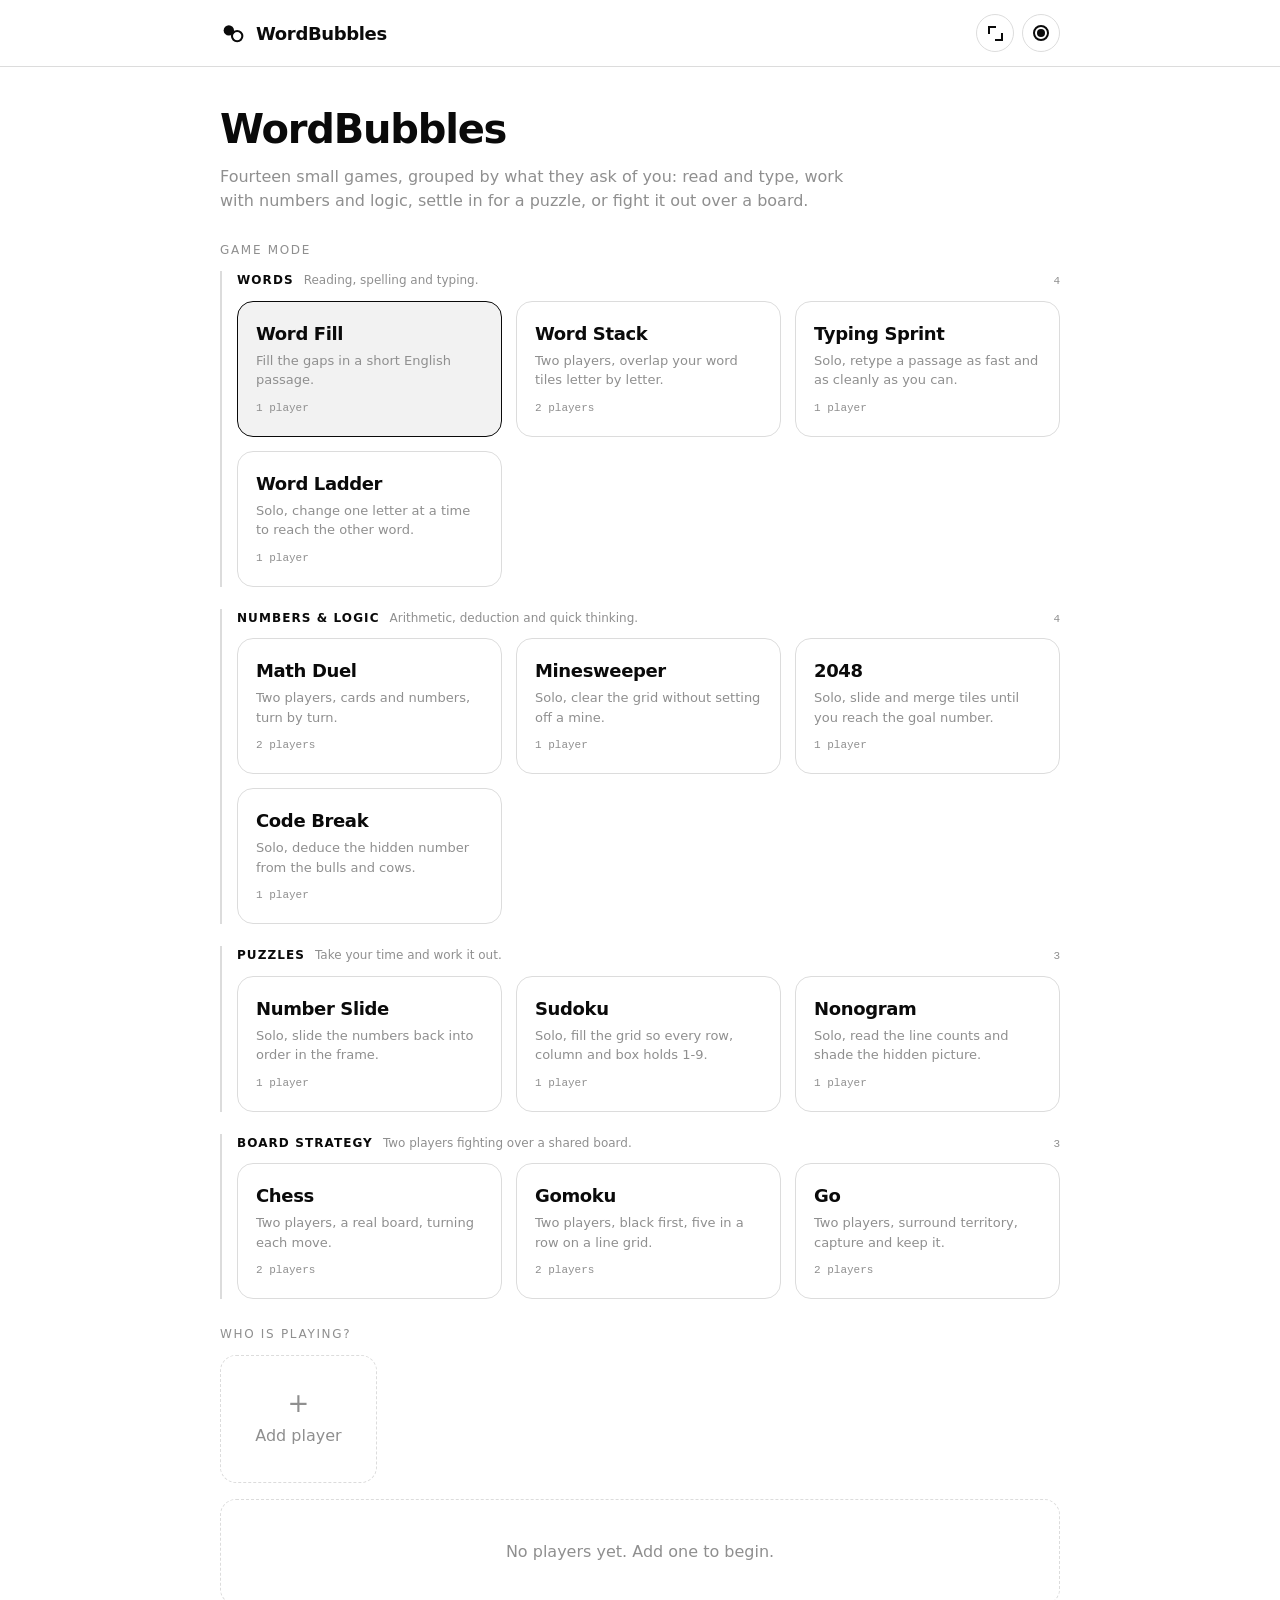
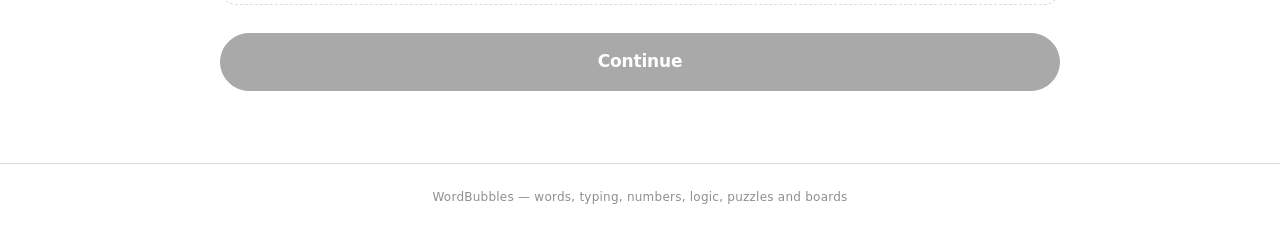
==== commit 84b1ab41: "Add five games: Nonogram, 2048, Typing Sprint, Code Break, Word Ladder The home screen is regrouped " ====
--- a/index.html
+++ b/index.html
@@ -4,8 +4,8 @@
   <meta charset="UTF-8" />
   <meta name="viewport" content="width=device-width, initial-scale=1.0, viewport-fit=cover" />
   <title>WordBubbles</title>
-  <meta name="description" content="WordBubbles — nine minimal games: fill in the blanks, duel with numbers, chess, gomoku, go, minesweeper, word stacking, number slide and sudoku." />
-  <link rel="stylesheet" href="css/style.css?v=26" />
+  <meta name="description" content="WordBubbles — fourteen small games: word fill, word stack, typing, word ladder, math duel, minesweeper, 2048, code break, number slide, sudoku, nonogram, chess, gomoku and go." />
+  <link rel="stylesheet" href="css/style.css?v=27" />
 </head>
 <body>
   <header class="topbar">
@@ -33,27 +33,32 @@
   <main id="app" class="app"></main>
 
   <footer class="footer">
-      <span>WordBubbles — words, numbers, chess, stones, mines, tiles, puzzles and shapes</span>
+      <span>WordBubbles — words, typing, numbers, logic, puzzles and boards</span>
   </footer>
 
   <div id="modalRoot" class="modal-root" hidden></div>
 
-  <script src="js/avatars.js?v=26"></script>
-  <script src="js/passages.js?v=26"></script>
-  <script src="js/wordbank.js?v=26"></script>
-  <script src="js/pos.js?v=26"></script>
-  <script src="js/math.js?v=26"></script>
-  <script src="js/chess.js?v=26"></script>
-  <script src="js/gomoku.js?v=26"></script>
-  <script src="js/go.js?v=26"></script>
-  <script src="js/mine.js?v=26"></script>
-  <script src="js/slide.js?v=26"></script>
-  <script src="js/sudoku.js?v=26"></script>
-  <script src="js/wordstack.js?v=26"></script>
-  <script src="js/tacta.js?v=26"></script>
-  <script src="js/store.js?v=26"></script>
-  <script src="js/game.js?v=26"></script>
-  <script src="js/ui.js?v=26"></script>
-  <script src="js/app.js?v=26"></script>
+  <script src="js/avatars.js?v=27"></script>
+  <script src="js/passages.js?v=27"></script>
+  <script src="js/wordbank.js?v=27"></script>
+  <script src="js/pos.js?v=27"></script>
+  <script src="js/math.js?v=27"></script>
+  <script src="js/chess.js?v=27"></script>
+  <script src="js/gomoku.js?v=27"></script>
+  <script src="js/go.js?v=27"></script>
+  <script src="js/mine.js?v=27"></script>
+  <script src="js/slide.js?v=27"></script>
+  <script src="js/sudoku.js?v=27"></script>
+  <script src="js/nonogram.js?v=27"></script>
+  <script src="js/g2048.js?v=27"></script>
+  <script src="js/typing.js?v=27"></script>
+  <script src="js/codebreak.js?v=27"></script>
+  <script src="js/ladder.js?v=27"></script>
+  <script src="js/wordstack.js?v=27"></script>
+  <script src="js/tacta.js?v=27"></script>
+  <script src="js/store.js?v=27"></script>
+  <script src="js/game.js?v=27"></script>
+  <script src="js/ui.js?v=27"></script>
+  <script src="js/app.js?v=27"></script>
 </body>
 </html>
--- a/css/style.css
+++ b/css/style.css
@@ -31,6 +31,7 @@
   /* the goban also stays light in both themes so the white stones read */
   --goban-bg: #e4e4e4;
   --goban-line: #7a7a7a;
+  --g8-ink: 0, 0, 0;              /* 2048 tile ramp ink */
 }
 
 [data-theme="dark"] {
@@ -48,6 +49,7 @@
   --danger: #ff3b30;
   --goban-bg: #d8d8d8;
   --goban-line: #6e6e6e;
+  --g8-ink: 255, 255, 255;
   --shadow: 0 1px 0 rgba(255,255,255,.03), 0 10px 30px -18px rgba(0,0,0,.9);
 }
 
@@ -1007,6 +1009,201 @@
 .su-key.done { opacity: .3; }
 .su-key.erase { font-size: 16px; }
 .su-notes { width: 100%; }
+
+/* ---------------- nonogram ---------------- */
+.ng-screen { display: flex; flex-direction: column; gap: 14px; align-items: center; }
+.ng-screen .chess-status { width: 100%; }
+.ng-wrap { display: grid; grid-template-columns: auto auto; grid-template-rows: auto auto; }
+.ng-top { display: grid; grid-template-columns: repeat(var(--n), var(--c)); align-items: end; }
+.ng-left { display: grid; grid-template-rows: repeat(var(--n), var(--c)); justify-items: end; }
+.ng-grid {
+  display: grid;
+  grid-template-columns: repeat(var(--n), var(--c));
+  grid-template-rows: repeat(var(--n), var(--c));
+  border: 2px solid var(--fg); border-radius: 6px; overflow: hidden; background: var(--bg);
+}
+.ng-clue {
+  display: flex; align-items: center; justify-content: flex-end; gap: .32em;
+  color: var(--muted); font-family: var(--mono); font-weight: 700;
+  font-size: clamp(9px, 2.1vw, 15px); line-height: 1.05;
+}
+.ng-clue-top { flex-direction: column; justify-content: flex-end; height: calc(var(--c) * 2.4); }
+.ng-clue-top b { display: block; }
+.ng-clue-left { width: calc(var(--c) * 2.4); }
+.ng-clue-left b { display: inline-block; }
+.ng-clue.done b { opacity: .28; }
+.ng-clue.over b { color: var(--danger); }
+.ng-c {
+  position: relative; padding: 0; border: none; background: none; cursor: pointer;
+  touch-action: none; box-shadow: inset -1px -1px 0 var(--line-soft);
+  transition: background .1s var(--ease);
+}
+/* faint guide lines every five squares, like a printed puzzle */
+.ng-c.c5 { box-shadow: inset -2px -1px 0 var(--fg); }
+.ng-c.r5 { box-shadow: inset -1px -2px 0 var(--fg); }
+.ng-c.c5.r5 { box-shadow: inset -2px -2px 0 var(--fg); }
+.ng-c.on { background: var(--fg); }
+.ng-c.cross::after {
+  content: '×'; position: absolute; inset: 0;
+  display: flex; align-items: center; justify-content: center;
+  color: var(--muted); font-size: calc(var(--c) * .72); line-height: 1; font-weight: 400;
+}
+.ng-c:hover { background: var(--soft); }
+.ng-c.on:hover { background: var(--fg); }
+
+/* ---------------- 2048 ---------------- */
+.g8-screen { display: flex; flex-direction: column; gap: 14px; align-items: center; }
+.g8-screen .chess-status { width: 100%; }
+.g8-wrap { touch-action: none; }
+.g8-grid {
+  display: grid; grid-template-columns: repeat(var(--n), 1fr);
+  width: min(90vw, 52vh, 440px); aspect-ratio: 1 / 1;
+  gap: 6px; padding: 6px; border-radius: 12px;
+  background: var(--soft); border: 1.5px solid var(--line-soft);
+}
+/* One ink, eleven strengths: the same ramp reads correctly in both themes, and
+   the number is always printed so no tile depends on its shade alone. */
+.g8-c {
+  display: flex; align-items: center; justify-content: center;
+  border-radius: 8px; background: rgba(var(--g8-ink), var(--tone, 0));
+  color: var(--fg); font-family: var(--mono); font-weight: 800;
+  font-size: clamp(15px, 4.6vw, 32px); letter-spacing: -0.03em;
+  transition: background .12s var(--ease), color .12s var(--ease);
+}
+.g8-c.t1 { --tone: .05; box-shadow: inset 0 0 0 1.5px var(--line-soft); }
+.g8-c.t2 { --tone: .11; }
+.g8-c.t3 { --tone: .19; }
+.g8-c.t4 { --tone: .28; }
+.g8-c.t5 { --tone: .38; }
+.g8-c.t6 { --tone: .48; }
+.g8-c.t7 { --tone: .58; }
+.g8-c.t8 { --tone: .68; }
+.g8-c.t9 { --tone: .79; }
+.g8-c.t10 { --tone: .90; }
+.g8-c.t11 { --tone: 1; }
+.g8-c.t7, .g8-c.t8, .g8-c.t9, .g8-c.t10, .g8-c.t11 { color: var(--bg); }
+.g8-c.merge { animation: g8pop .18s var(--ease); }
+.g8-c.new { animation: g8pop .16s var(--ease); }
+@keyframes g8pop {
+  0% { scale: .82; }
+  60% { scale: 1.06; }
+  100% { scale: 1; }
+}
+
+/* ---------------- typing sprint ---------------- */
+.ty-screen { display: flex; flex-direction: column; gap: 12px; }
+.ty-screen .chess-status { width: 100%; }
+.ty-title {
+  margin: 0; text-align: center; color: var(--muted);
+  font-size: 13px; font-weight: 600; letter-spacing: .06em; text-transform: uppercase;
+}
+.ty-wrap {
+  position: relative; max-height: min(44vh, 360px); overflow-y: auto;
+  padding: 14px 16px; border-radius: var(--radius);
+  background: var(--soft); border: 1.5px solid var(--line-soft);
+}
+.ty-text {
+  margin: 0; font-family: var(--mono); letter-spacing: .01em;
+  font-size: clamp(14px, 3.2vw, 19px); line-height: 1.9;
+}
+.ty-ch { color: var(--muted); border-radius: 3px; }
+.ty-ch.ok { color: var(--fg); }
+.ty-ch.bad { color: var(--bg); background: var(--danger); }
+.ty-ch.next { color: var(--bg); background: var(--fg); }
+/* the real input is invisible on top of the passage, so phones get a keyboard */
+.ty-input {
+  position: absolute; inset: 0; width: 100%; height: 100%;
+  opacity: 0; border: none; padding: 0; resize: none; overflow: hidden;
+  background: none; color: transparent; font-size: 16px; caret-color: transparent;
+}
+
+/* ---------------- code break ---------------- */
+.cb-screen { display: flex; flex-direction: column; gap: 14px; }
+.cb-screen .chess-status { width: 100%; }
+.cb-wrap {
+  display: flex; gap: 18px; align-items: flex-start;
+  justify-content: center; flex-wrap: wrap;
+}
+.cb-rows { display: flex; flex-direction: column; gap: 6px; }
+.cb-row {
+  display: flex; align-items: center; gap: 10px; padding: 4px 10px;
+  border-radius: 10px; border: 1.5px solid transparent; opacity: .5;
+  transition: opacity .2s var(--ease), background .2s var(--ease);
+}
+.cb-row.done { opacity: 1; }
+.cb-row.current { opacity: 1; border-color: var(--line-soft); background: var(--soft); }
+.cb-no { width: 1.5em; text-align: right; color: var(--muted); font-family: var(--mono); font-size: 11px; }
+.cb-digits { display: flex; gap: 5px; }
+.cb-digits b, .cb-reveal b {
+  display: flex; align-items: center; justify-content: center;
+  width: 30px; height: 34px; border-radius: 7px;
+  background: var(--bg); box-shadow: inset 0 0 0 1.5px var(--line-soft);
+  color: var(--fg); font-family: var(--mono); font-size: 17px; font-weight: 800;
+}
+.cb-digits b.blank {
+  background: repeating-linear-gradient(135deg, transparent 0 5px, var(--soft) 5px 10px);
+}
+.cb-digits b[data-cursor] { box-shadow: inset 0 0 0 2px var(--fg); }
+.cb-pegs { display: flex; gap: 4px; min-width: 3.2em; }
+.cb-peg { width: 11px; height: 11px; border-radius: 50%; flex: 0 0 auto; }
+.cb-peg.bull { background: var(--fg); }
+.cb-peg.cow { background: var(--bg); box-shadow: inset 0 0 0 2px var(--fg); }
+.cb-peg.none { background: var(--soft); box-shadow: inset 0 0 0 1px var(--line-soft); }
+.cb-side { display: flex; flex-direction: column; gap: 12px; width: min(88vw, 250px); }
+.cb-pad { display: grid; grid-template-columns: repeat(5, 1fr); gap: 6px; }
+.cb-key {
+  padding: 10px 0; border-radius: 9px; cursor: pointer;
+  border: 1.5px solid var(--line-soft); background: var(--bg); color: var(--fg);
+  font-family: var(--mono); font-size: 17px; font-weight: 800;
+  transition: transform .12s var(--ease), border-color .12s var(--ease), opacity .2s var(--ease);
+}
+.cb-key:hover { border-color: var(--fg); transform: translateY(-1px); }
+.cb-key:active { transform: scale(.95); }
+.cb-key.gone { opacity: .28; }
+.cb-key.wide { grid-column: span 2; font-size: 12px; letter-spacing: .04em; }
+.cb-key.go { grid-column: span 2; background: var(--fg); color: var(--bg); border-color: var(--fg); }
+.cb-legend { display: flex; flex-direction: column; gap: 5px; font-size: 11px; color: var(--muted); }
+.cb-legend span { display: flex; align-items: center; gap: 7px; }
+.cb-reveal { display: flex; gap: 6px; justify-content: center; margin-top: 10px; }
+
+/* ---------------- word ladder ---------------- */
+.la-screen { display: flex; flex-direction: column; gap: 14px; align-items: center; }
+.la-screen .chess-status { width: 100%; }
+.la-goal { display: flex; align-items: center; justify-content: center; gap: 10px; }
+.la-arrow { color: var(--muted); font-size: 14px; }
+.la-word {
+  padding: 6px 12px; border-radius: 8px; background: var(--soft);
+  font-family: var(--mono); font-weight: 800; letter-spacing: .16em;
+}
+.la-word.start { box-shadow: inset 0 0 0 1.5px var(--line-soft); }
+.la-word.target { background: var(--fg); color: var(--bg); }
+.la-wrap { display: flex; flex-direction: column; gap: 12px; width: 100%; max-width: 520px; }
+.la-rungs {
+  display: flex; flex-direction: column; gap: 6px;
+  max-height: min(38vh, 300px); overflow-y: auto; padding: 2px;
+}
+.la-rung {
+  padding: 7px 14px; border-radius: 9px; background: var(--bg);
+  box-shadow: inset 0 0 0 1.5px var(--line-soft); color: var(--fg);
+  font-family: var(--mono); font-weight: 700; letter-spacing: .18em;
+  font-size: clamp(16px, 3.6vw, 21px);
+  transition: box-shadow .18s var(--ease);
+}
+.la-rung span { opacity: .8; }
+/* the one letter that changed gets a block of its own */
+.la-rung b { background: var(--fg); color: var(--bg); border-radius: 3px; padding: 0 .08em; }
+.la-rung.current { box-shadow: inset 0 0 0 2px var(--fg); }
+.la-rung.start { opacity: .75; }
+.la-rung.target { background: var(--fg); color: var(--bg); }
+.la-rung.target b { background: var(--bg); color: var(--fg); }
+.la-entry { display: flex; align-items: center; gap: 8px; }
+.la-input {
+  flex: 1 1 auto; min-width: 0; padding: 10px 12px; border-radius: 9px;
+  border: 1.5px solid var(--line-soft); background: var(--bg); color: var(--fg);
+  font-family: var(--mono); font-size: 17px; letter-spacing: .18em;
+}
+.la-input:focus { outline: none; border-color: var(--fg); }
+.la-final { display: flex; flex-wrap: wrap; align-items: center; justify-content: center; gap: 6px; }
 
 /* ---------------- word stack ---------------- */
 
